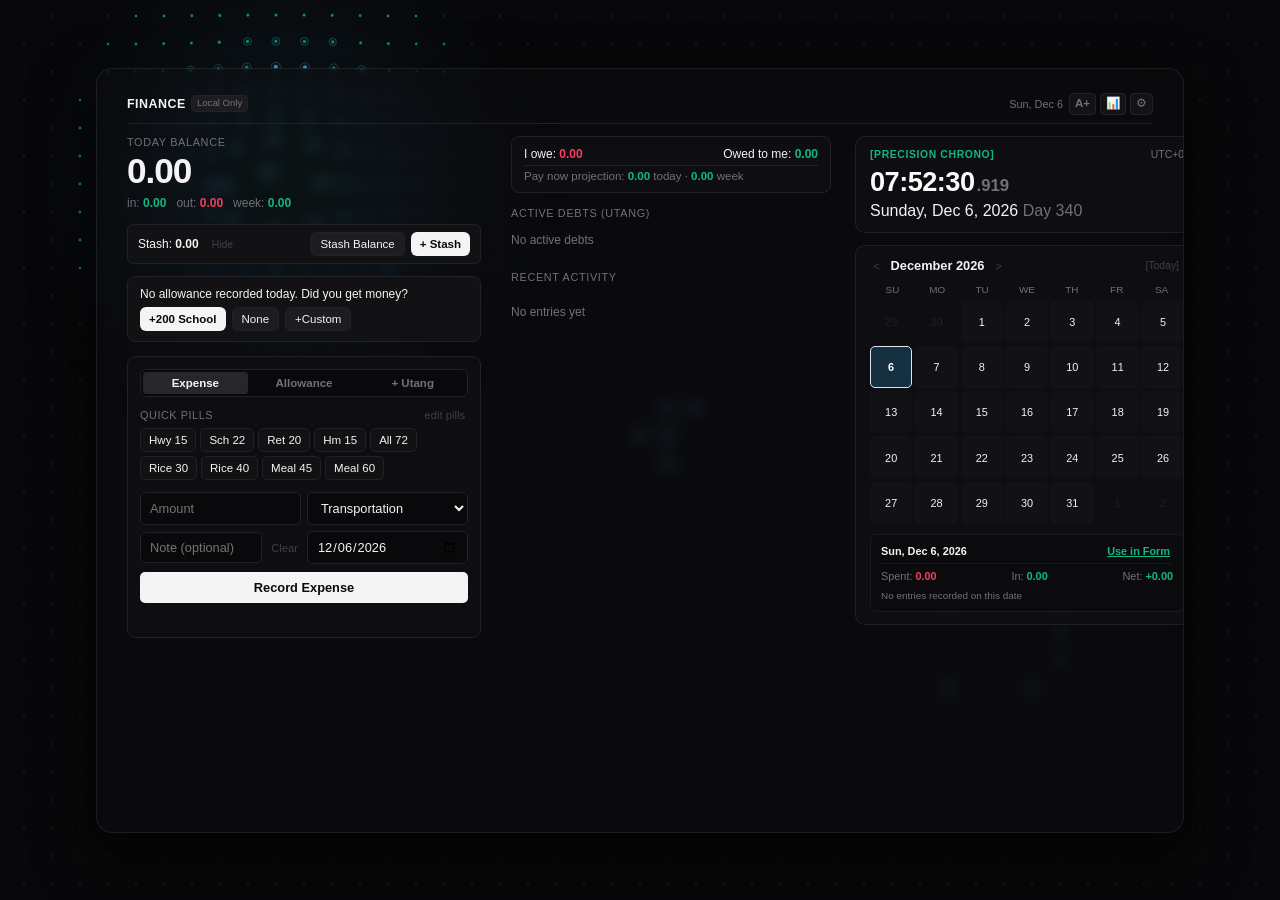
==== docs/index.html @ 7d83bab1 "refactor: extract utang submission to form-utang.js Extract submitUtang and updateUtangAffectCashLab" ====
<!DOCTYPE html>
<html lang="en">
<head>
  <meta charset="UTF-8">
  <meta name="viewport" content="width=device-width, initial-scale=1.0, maximum-scale=1.0, user-scalable=no, viewport-fit=cover">
  <meta name="theme-color" content="#09090b">
  <title>Finance &amp; Utang</title>
  <link rel="icon" type="image/svg+xml" href="icons/icon.svg">
  <link rel="icon" type="image/png" sizes="32x32" href="icons/icon48.png">
  <link rel="icon" type="image/png" sizes="16x16" href="icons/icon16.png">
  <link rel="apple-touch-icon" sizes="128x128" href="icons/icon128.png">
  <link rel="manifest" href="manifest.webmanifest">
  <script>
    if (typeof window !== "undefined" && window.location.protocol !== "chrome-extension:" && window.location.protocol !== "moz-extension:") {
      document.documentElement.classList.add("web-mode");
    }
  </script>
  <link rel="stylesheet" href="styles/app.css?v=0.9.1">
</head>
<body>
  <!-- Fullscreen Interactive Circle Matrix Canvas -->
  <canvas id="bgCanvas"></canvas>

  <div class="app-container">
    <header>
      <div class="brand-row">
        <div class="brand">Finance</div>
        <button id="syncBadge" class="sync-badge mono" title="Sync Status">Local Only</button>
      </div>
      <div class="header-actions">
        <span id="dateLabel" class="mono">--</span>
        <button id="btnToggleFontSize" class="icon-btn" title="Toggle Larger Font Size" style="font-weight:600;">A+</button>
        <button id="btnAnalytics" class="icon-btn" title="Metrics &amp; Missed Days" onclick="openAnalyticsModal()">📊</button>
        <button id="btnOpenTab" class="icon-btn" title="Open in Full Tab">↗</button>
        <button id="btnSettings" class="icon-btn" title="Settings &amp; Google Account" onclick="openSettingsModal()">⚙</button>
      </div>
    </header>

  <div class="dashboard-layout">
    <div class="dashboard-col col-left">
      <!-- Hero Metrics -->
      <div class="hero">
        <div class="hero-label">Today Balance</div>
        <div id="heroBalance" class="hero-val mono">0.00</div>
        <div class="hero-sub mono">
          <span>in: <b id="subIn" style="color:var(--positive)">0.00</b></span>
          <span>out: <b id="subOut" style="color:var(--negative)">0.00</b></span>
          <span>week: <b id="subWeek">0.00</b></span>
        </div>
      </div>

      <!-- Stash Card (Hidden Reserves) -->
      <div class="stash-card">
        <div class="stash-row">
          <div style="display:flex; align-items:center; gap:8px;">
            <span class="mono" style="font-size:0.75rem;">Stash: <b id="stashTotalDisplay">0.00</b></span>
            <button type="button" id="btnToggleStashMask" class="feed-btn" title="Hide/reveal stash" style="padding:1px 5px; font-size:0.65rem;">Hide</button>
          </div>
          <div style="display:flex; gap:6px;">
            <button type="button" id="btnStashRemaining" class="btn-mini" title="Stash today's remaining balance">Stash Balance</button>
            <button type="button" id="btnOpenStashModal" class="btn-mini primary">+ Stash</button>
          </div>
        </div>
        <div id="stashQuickList" class="stash-quick-list" style="display:none;"></div>
      </div>

      <!-- Daily Prompt (if no allowance yet today) -->
      <div id="checkinBox" class="checkin">
        <div class="checkin-msg">No allowance recorded today. Did you get money?</div>
        <div class="checkin-row">
          <button id="btnCheckin200" class="btn-mini primary">+200 School</button>
          <button id="btnCheckinNone" class="btn-mini">None</button>
          <button id="btnCheckinCustom" class="btn-mini">+Custom</button>
        </div>
      </div>

      <!-- Entry Form -->
      <div class="form-wrap">
        <div class="mode-switch">
          <button id="btnExp" class="mode-btn active">Expense</button>
          <button id="btnAllow" class="mode-btn">Allowance</button>
          <button id="btnUtang" class="mode-btn">+ Utang</button>
        </div>

        <!-- Quick Pills with Tooltips -->
        <div class="pills-group">
          <div style="display:flex; justify-content:space-between; align-items:center;">
            <span style="font-size:0.68rem; color:var(--muted); text-transform:uppercase; letter-spacing:0.05em;">Quick Pills</span>
            <button id="btnManagePills" type="button" class="feed-btn">edit pills</button>
          </div>
          <div id="pillsContainer" class="pills-row"></div>
        </div>

        <!-- Expense / Allowance Form -->
        <form id="entryForm">
          <input type="hidden" id="fType" value="Expense">
          <div class="input-grid">
            <input type="number" id="fAmt" step="any" placeholder="Amount" class="mono" required>
            <select id="fCat">
              <option value="Transportation">Transportation</option>
              <option value="Food">Food</option>
              <option value="Allowance">Allowance</option>
              <option value="School">School</option>
              <option value="Personal">Personal</option>
              <option value="Other">Other</option>
            </select>
          </div>
          <div class="input-grid">
            <div style="display:flex; gap:6px; align-items:center;">
            <input type="text" id="fNote" placeholder="Note (optional)" style="flex:1;">
            <button type="button" id="clearFNote" class="feed-btn" title="Clear expense note" aria-label="Clear expense note">Clear</button>
          </div>
            <input type="date" id="fDate" class="mono" required>
          </div>
          <button type="submit" id="submitBtn" class="btn-submit">Record Expense</button>
        </form>

        <!-- Utang Form -->
        <form id="utangForm" style="display:none;">
          <div class="input-grid">
            <input type="text" id="uPerson" placeholder="Person name" required>
            <select id="uDirection">
              <option value="I Owe">I Owe Them (Utang ko)</option>
              <option value="Owed to Me">They Owe Me (Pautang)</option>
            </select>
          </div>
          <div class="input-grid">
            <input type="number" id="uAmt" step="any" placeholder="Amount" class="mono" required>
            <input type="date" id="uDate" class="mono" required>
          </div>
          <input type="text" id="uNote" placeholder="For what? (e.g. Fare, lunch)" style="margin-bottom:6px;">
          <label id="uAffectCashRow" style="display:flex; align-items:center; gap:6px; font-size:0.72rem; color:var(--muted); margin-bottom:8px; cursor:pointer; user-select:none;">
            <input type="checkbox" id="uAffectCash" style="accent-color:var(--text); cursor:pointer;">
            <span id="uAffectCashText">Add to cash balance (borrowed into wallet)</span>
          </label>
          <button type="submit" id="submitUtangBtn" class="btn-submit">Record Utang</button>
        </form>

        <div id="statusMsg" class="status-msg mono"></div>
      </div>
    </div>

    <div class="dashboard-col col-right">
      <!-- Utang Summary & Projection Hero -->
      <div class="utang-hero">
        <div class="utang-hero-row mono">
          <span>I owe: <b id="uIOwe" style="color:var(--negative)">0.00</b></span>
          <span>Owed to me: <b id="uOwedMe" style="color:var(--positive)">0.00</b></span>
        </div>
        <div class="utang-proj mono">
          Pay now projection: <b id="projPayNow">0.00</b> today &middot; <b id="projWeekPay">0.00</b> week
        </div>
      </div>

      <!-- Active Utang -->
      <div class="section-title"><span>Active Debts (Utang)</span></div>
      <div id="utangList" class="feed"><div style="font-size:0.75rem; color:var(--muted); padding:4px 0;">No active debts</div></div>

      <!-- Activity Feed -->
      <div class="section-title">
        <span>Recent Activity</span>
        <span id="activityCount" class="mono" style="font-size:0.68rem; color:var(--muted);"></span>
      </div>
      <div id="feedList" class="feed"><div style="font-size:0.75rem; color:var(--muted); padding:10px 0;">No entries yet</div></div>
    </div>

    <!-- Calendar & Millisecond Clock Column -->
    <div class="dashboard-col col-calendar">
      <!-- Telemetry Chronometer (Down to Milliseconds) -->
      <div class="chrono-card">
        <div class="chrono-top-bar">
          <span class="mono chrono-tag">[PRECISION CHRONO]</span>
          <span class="mono chrono-zone" id="chronoTz">LOCAL</span>
        </div>
        <div class="chrono-display mono">
          <span id="chronoTime" class="chrono-hms">00:00:00</span>
          <span id="chronoMs" class="chrono-ms">.000</span>
        </div>
        <div class="chrono-meta mono">
          <span id="chronoFullDate">Monday, Sep 14, 2026</span>
          <span id="chronoDayYear" style="color:var(--muted);">Day 257</span>
        </div>
      </div>

      <!-- Full Interactive Calendar -->
      <div class="calendar-card">
        <div class="cal-nav">
          <button type="button" id="calPrevBtn" class="feed-btn mono" title="Previous Month">&lt;</button>
          <span id="calMonthYear" class="mono cal-month-title">September 2026</span>
          <button type="button" id="calNextBtn" class="feed-btn mono" title="Next Month">&gt;</button>
          <button type="button" id="calTodayBtn" class="feed-btn mono" style="margin-left:auto; font-size:0.65rem; padding:1px 5px;">[Today]</button>
        </div>

        <div class="cal-weekdays mono">
          <span>Su</span><span>Mo</span><span>Tu</span><span>We</span><span>Th</span><span>Fr</span><span>Sa</span>
        </div>

        <div id="calDaysGrid" class="cal-days-grid mono">
          <!-- Dynamically populated day cells -->
        </div>

        <!-- Day Inspector Detail Bar -->
        <div id="calDayInspector" class="cal-inspector mono">
          <div class="cal-insp-header">
            <span id="calInspDate" style="color:var(--text); font-weight:700;">Sep 14, 2026</span>
            <button type="button" id="calUseDateBtn" class="feed-btn action" style="font-size:0.68rem;">Use in Form</button>
          </div>
          <div class="cal-insp-stats">
            <span>Spent: <b id="calInspSpent" style="color:var(--negative);">0.00</b></span>
            <span>In: <b id="calInspIn" style="color:var(--positive);">0.00</b></span>
            <span>Net: <b id="calInspNet">0.00</b></span>
          </div>
          <div id="calInspTxList" class="cal-insp-txs"></div>
        </div>
      </div>
    </div>
  </div>
  </div> <!-- /.app-container -->

  <!-- Edit Transaction Modal -->
  <div id="editModal" class="modal">
    <div class="modal-box">
      <div class="modal-title">
        <span>Edit Entry</span>
        <button type="button" id="eCloseBtn" class="feed-btn">×</button>
      </div>
      <form id="editForm">
        <input type="hidden" id="eId">
        <div class="input-grid">
          <input type="number" id="eAmt" step="any" class="mono" placeholder="Amount" required>
          <select id="eType">
            <option value="Expense">Expense</option>
            <option value="Allowance">Allowance</option>
          </select>
        </div>
        <div class="input-grid">
          <select id="eCat">
            <option value="Transportation">Transportation</option>
            <option value="Food">Food</option>
            <option value="Allowance">Allowance</option>
            <option value="School">School</option>
            <option value="Personal">Personal</option>
            <option value="Other">Other</option>
          </select>
          <input type="date" id="eDate" class="mono" required>
        </div>
        <input type="text" id="eNote" placeholder="Note (optional)" style="margin-bottom:8px;">
        <div style="display:flex; gap:6px;">
          <button type="button" id="eCancelBtn" class="btn-mini" style="flex:1;">Cancel</button>
          <button type="submit" class="btn-mini primary" style="flex:1;">Save</button>
        </div>
      </form>
    </div>
  </div>

  <!-- Settle Partial / Full Modal -->
  <div id="settleModal" class="modal">
    <div class="modal-box">
      <div class="modal-title">
        <span id="sTitle">Record Payment</span>
        <button type="button" id="sCloseBtn" class="feed-btn">×</button>
      </div>
      <div style="font-size:0.72rem; color:var(--muted); margin-bottom:10px;" id="sMeta"></div>
      <form id="settleForm">
        <input type="hidden" id="sId">
        <div style="display:flex; gap:6px; margin-bottom:8px;">
          <input type="number" id="sAmt" step="any" class="mono" placeholder="Amount" style="flex:1;" required>
          <button type="button" id="sFullBtn" class="btn-mini">Full</button>
        </div>
        <div style="font-size:0.68rem; color:var(--muted); margin-bottom:8px;" id="sImpact"></div>
        <label id="sAffectCashRow" style="display:flex; align-items:center; gap:6px; font-size:0.72rem; color:var(--muted); margin-bottom:12px; cursor:pointer; user-select:none;">
          <input type="checkbox" id="sAffectCash" checked style="accent-color:var(--text); cursor:pointer;">
          <span id="sAffectCashText">Record cash transaction</span>
        </label>
        <div style="display:flex; gap:6px;">
          <button type="button" id="sCancelBtn" class="btn-mini" style="flex:1;">Cancel</button>
          <button type="submit" id="sSubmitBtn" class="btn-mini primary" style="flex:1;">Confirm</button>
        </div>
      </form>
    </div>
  </div>

  <!-- Manage Pills Modal -->
  <div id="pillsModal" class="modal">
    <div class="modal-box">
      <div class="modal-title">
        <span>Manage Quick Pills</span>
        <button type="button" id="pCloseBtn" class="feed-btn">×</button>
      </div>
      <form id="presetForm" style="margin-bottom:12px; border-bottom:1px solid var(--border); padding-bottom:10px;">
        <input type="hidden" id="pId">
        <div class="input-grid">
          <input type="text" id="pLabel" placeholder="Pill Label (e.g. Hwy 15)" required>
          <input type="number" id="pAmt" step="any" placeholder="Amount" class="mono" required>
        </div>
        <div class="input-grid">
          <select id="pCat">
            <option value="Transportation">Transportation</option>
            <option value="Food">Food</option>
            <option value="Allowance">Allowance</option>
            <option value="School">School</option>
            <option value="Personal">Personal</option>
            <option value="Other">Other</option>
          </select>
          <select id="pType">
            <option value="Expense">Expense</option>
            <option value="Allowance">Allowance</option>
          </select>
        </div>
        <input type="text" id="pNote" placeholder="Hover explanation (e.g. Tricycle fare)" style="margin-bottom:6px;">
        <button type="submit" id="pSubmitBtn" class="btn-submit" style="padding:6px;">Save Pill</button>
      </form>
      <div class="pill-tabs">
        <button type="button" class="pill-tab-btn active" data-pill-filter="all">All</button>
        <button type="button" class="pill-tab-btn" data-pill-filter="Expense">Expense</button>
        <button type="button" class="pill-tab-btn" data-pill-filter="Allowance">Allowance</button>
      </div>
      <div id="pillsList" class="feed" style="margin-bottom:0;"></div>
    </div>
  </div>

  <!-- Stash Modal -->
  <div id="stashModal" class="modal">
    <div class="modal-box">
      <div class="modal-title">
        <span>Stash Vault (Hidden Reserves)</span>
        <button type="button" id="stashCloseBtn" class="feed-btn">×</button>
      </div>
      <div style="font-size:0.7rem; color:var(--muted); margin-bottom:10px; line-height:1.4;">
        Stashing removes money from your active daily balance so you don't spend it. When needed, click <b>Add to Finance</b> to return it to today's spendable cash.
      </div>
      <form id="stashForm" style="margin-bottom:12px; border-bottom:1px solid var(--border); padding-bottom:10px;">
        <div class="input-grid">
          <input type="number" id="stashAmt" step="any" placeholder="Amount to stash" class="mono" required>
          <input type="date" id="stashDate" class="mono" required>
        </div>
        <input type="text" id="stashNote" placeholder="For what? (e.g. Weekend reserve, Savings, Emergency)" style="margin-bottom:6px;">
        <div style="display:flex; gap:6px;">
          <button type="button" id="stashCancelBtn" class="btn-mini" style="flex:1;">Cancel</button>
          <button type="submit" id="btnSubmitStash" class="btn-mini primary" style="flex:1;">Save to Stash</button>
        </div>
      </form>
      <div class="section-title"><span>Active Stashes</span></div>
      <div id="stashModalList" class="feed" style="margin-bottom:0; max-height:160px; overflow-y:auto;">
        <div style="font-size:0.75rem; color:var(--muted); padding:4px 0;">No active stashes</div>
      </div>
    </div>
  </div>

  <!-- Grafana-Style Analytics & Metrics Modal -->
  <div id="analyticsModal" class="modal">
    <div class="modal-box grafana-modal" id="grafanaModalBox">
      <div class="modal-title">
        <div style="display:flex; align-items:center; gap:6px;">
          <span class="mono" style="color:var(--positive); font-weight:700;">[METRICS]</span>
          <span>Financial Telemetry &amp; Streak</span>
        </div>
        <div style="display:flex; align-items:center; gap:6px;">
          <button type="button" id="analyticsCloseBtn" class="feed-btn" title="Close (Esc)" style="font-size:1.1rem; padding:0 6px; cursor:pointer;">×</button>
        </div>
      </div>

      <!-- Streak & Summary Banner -->
      <div class="grafana-streak-panel">
        <div class="streak-hero">
          <div class="streak-val mono" id="statStreakCount" style="color:var(--positive)">0d</div>
          <div class="streak-label">Active Streak</div>
        </div>
        <div class="streak-hero">
          <div class="streak-val mono" id="statMissedDaysCount" style="color:var(--negative)">0</div>
          <div class="streak-label">Missed (14d)</div>
        </div>
        <div class="streak-hero">
          <div class="streak-val mono" id="statAvgDailySpend">0.00</div>
          <div class="streak-label">Avg Daily Spend</div>
        </div>
        <div class="streak-hero">
          <div class="streak-val mono" id="statNet14d">0.00</div>
          <div class="streak-label">Net Cash (14d)</div>
        </div>
      </div>

      <!-- Secondary Telemetry Meta Bar -->
      <div class="grafana-meta-bar mono">
        <div><span>Savings Rate:</span> <b id="statSavingsRate" style="color:var(--positive)">0%</b></div>
        <div><span>Projected Runway:</span> <b id="statRunwayDays">--</b></div>
        <div><span>Debt Exposure:</span> <b id="statDebtExposure">0%</b></div>
      </div>

      <!-- Main Telemetry Body (Single Column on Mobile, 2-Column on Desktop) -->
      <div class="grafana-body-grid">
        <!-- Left Column: Interactive Graph & Streak Heatmap -->
        <div class="grafana-body-col">
          <!-- Interactive Financial Canvas Graph -->
          <div class="grafana-panel" style="margin-bottom:10px;">
            <div class="panel-header">
              <span>CUMULATIVE BALANCE &amp; RUNWAY</span>
              <span id="canvasCurPoint" class="mono" style="font-size:0.65rem; color:var(--positive);">interactive</span>
            </div>
            <div style="position:relative; width:100%; height:160px; background:#070709; border:1px solid #1f1f23; border-radius:6px; overflow:hidden;">
              <canvas id="telemetryCanvas" style="width:100%; height:100%; display:block; cursor:crosshair;"></canvas>
              <div id="canvasHudTooltip" style="display:none; position:absolute; pointer-events:none; background:rgba(18,18,21,0.95); border:1px solid #3f3f46; border-radius:4px; padding:4px 8px; font-size:0.68rem; font-family:monospace; color:#f4f4f5; box-shadow:0 6px 18px rgba(0,0,0,0.6); z-index:10; white-space:nowrap;"></div>
            </div>
          </div>

          <!-- Missed Days Heatmap Grid -->
          <div class="grafana-panel">
            <div class="panel-header">
              <span>LOGGING INTEGRITY &amp; MISSED DAYS (LAST 14 DAYS)</span>
              <span id="streakStatusPill" class="mono" style="font-size:0.65rem; color:var(--positive);">100% active</span>
            </div>
            <div id="missedDaysGrid" class="days-grid"></div>
            <div id="missedDaysAlert" style="font-size:0.68rem; color:var(--muted); line-height:1.3; margin-top:4px;"></div>
          </div>
        </div>

        <!-- Right Column: Cash Flow, Category Breakdown & Audit Trail -->
        <div class="grafana-body-col">
          <!-- Cash Flow Trend Chart -->
          <div class="grafana-panel">
            <div class="panel-header">
              <span>DAILY CASH FLOW (LAST 7 DAYS)</span>
              <div style="display:flex; gap:8px; font-size:0.65rem;">
                <span style="color:var(--positive)">■ In</span>
                <span style="color:var(--negative)">■ Out</span>
              </div>
            </div>
            <div id="cashFlowChart" style="margin-top:4px;"></div>
          </div>

          <!-- Category Telemetry Breakdown -->
          <div class="grafana-panel">
            <div class="panel-header">
              <span>EXPENSE SPENDING DISTRIBUTION</span>
              <div style="display:flex; align-items:center; gap:6px;">
                <div style="display:flex; gap:2px;">
                  <button type="button" id="btnCat14d" class="cat-tab-btn active">14d</button>
                  <button type="button" id="btnCatAll" class="cat-tab-btn">All</button>
                </div>
                <span id="catTotalLabel" class="mono" style="font-size:0.65rem; color:var(--negative);"></span>
              </div>
            </div>
            <div id="categoryBreakdownList" class="cat-breakdown-list"></div>
          </div>

          <!-- Audit Trail & Edit Logs -->
          <div class="grafana-panel" style="margin-bottom:0;">
            <div class="panel-header">
              <span>AUDIT TRAIL &amp; EDIT LOGS</span>
              <span id="auditCountLabel" class="mono" style="font-size:0.65rem; color:var(--muted);">0 events</span>
            </div>
            <div id="auditLogList" class="audit-list"></div>
          </div>
        </div>
      </div>
    </div>
  </div>

  <!-- Settings & Google Sync Modal -->
  <div id="settingsModal" class="modal">
    <div class="modal-box">
      <div class="modal-title">
        <span>Storage &amp; Google Sync</span>
        <button type="button" id="cfgCloseBtn" class="feed-btn" onclick="closeSettingsModal()">×</button>
      </div>

      <!-- Google Account Status Card -->
      <div style="background:#09090b; border:1px solid var(--border); border-radius:6px; padding:10px; margin-bottom:12px;">
        <div style="font-size:0.72rem; color:var(--muted); margin-bottom:4px;">Google Account</div>
        <div id="googleUserDisplay" style="font-size:0.8rem; font-weight:600; margin-bottom:8px;">Not connected (Offline Store)</div>
        <div style="display:flex; gap:6px;">
          <button type="button" id="btnGoogleLogin" class="btn-mini primary" style="flex:1;">Connect Google</button>
          <button type="button" id="btnGoogleLogout" class="btn-mini" style="display:none;">Sign Out</button>
        </div>
      </div>

      <!-- Sync Queue & Actions -->
      <div style="display:flex; justify-content:space-between; align-items:center; margin-bottom:12px; padding:0 2px;">
        <span id="queueCountLabel" class="mono" style="font-size:0.7rem; color:var(--muted);">Pending sync: 0</span>
        <div style="display:flex; gap:6px;">
          <button type="button" id="btnPullCloud" class="btn-mini">Pull from Cloud</button>
          <button type="button" id="btnManualSync" class="btn-mini">Sync Now</button>
        </div>
      </div>

      <!-- Financial Rollover Option -->
      <div style="background:#09090b; border:1px solid var(--border); border-radius:6px; padding:8px 10px; margin-bottom:8px; display:flex; align-items:center; justify-content:space-between;">
        <div>
          <div style="font-size:0.75rem; font-weight:600;">Daily Balance Rollover</div>
          <div style="font-size:0.68rem; color:var(--muted);">Carry over unspent balance from yesterday into today</div>
        </div>
        <input type="checkbox" id="cfgRollover" style="cursor:pointer; width:16px; height:16px;">
      </div>

      <!-- Performance & Animation Option -->
      <div style="background:#09090b; border:1px solid var(--border); border-radius:6px; padding:8px 10px; margin-bottom:12px; display:flex; align-items:center; justify-content:space-between;">
        <div>
          <div style="font-size:0.75rem; font-weight:600;">Pause Live Conway Animation</div>
          <div style="font-size:0.68rem; color:var(--muted);">Pause or resume the Conway Game of Life background animation</div>
        </div>
        <input type="checkbox" id="cfgDisableAnimation" style="cursor:pointer; width:16px; height:16px;">
      </div>

      <form id="settingsForm">
        <label style="font-size:0.7rem; color:var(--muted); margin-bottom:2px; display:block;">Extension Redirect URI (Add this to Google Cloud Console)</label>
        <div style="display:flex; gap:6px; margin-bottom:8px;">
          <input type="text" id="cfgRedirectUri" readonly style="font-size:0.68rem; flex:1; background:#18181b; color:#a1a1aa; padding:4px 6px;">
          <button type="button" id="btnCopyRedirectUri" class="btn-mini">Copy</button>
        </div>

        <label style="font-size:0.7rem; color:var(--muted); margin-bottom:2px; display:block;">OAuth 2.0 Client ID (Paste from Google Cloud)</label>
        <input type="text" id="cfgClientId" placeholder="Google Cloud OAuth Client ID" style="margin-bottom:8px;">

        <label style="font-size:0.7rem; color:var(--muted); margin-bottom:2px; display:block;">Google Sheet Link or ID (Optional)</label>
        <input type="text" id="cfgSheet" placeholder="Leave empty to auto-create sheet in Drive" style="margin-bottom:4px;">
        <div style="font-size:0.68rem; color:var(--muted); margin-bottom:12px; line-height:1.3;">
          If left empty, a sheet named "Personal Finance Ledger" is automatically created in your Google Drive on first sync.
        </div>

        <div style="display:flex; gap:6px; margin-bottom:10px;">
          <button type="button" id="cfgCancelBtn" class="btn-mini" style="flex:1;" onclick="closeSettingsModal()">Close</button>
          <button type="submit" class="btn-mini primary" style="flex:1;">Save Settings</button>
        </div>
      </form>

      <!-- System Self-Test & Diagnostic Check -->
      <div style="background:#09090b; border:1px solid var(--border); border-radius:6px; padding:10px; margin-bottom:10px;">
        <div style="display:flex; justify-content:space-between; align-items:center;">
          <div>
            <div style="font-size:0.75rem; font-weight:600;">System Self-Test</div>
            <div style="font-size:0.68rem; color:var(--muted);">Verify math, decimals, vault, debts &amp; sync</div>
          </div>
          <button type="button" id="btnRunDiagnostics" class="btn-mini">Run Test</button>
        </div>
        <div id="diagnosticsOutput" class="mono" style="display:none; font-size:0.66rem; background:#141417; border:1px solid var(--border); border-radius:4px; padding:8px; margin-top:8px; line-height:1.4; max-height:130px; overflow-y:auto;"></div>
      </div>

      <!-- Fresh Account Reset Card -->
      <div style="background:#140c0e; border:1px solid rgba(244,63,94,0.3); border-radius:6px; padding:10px; margin-bottom:12px;">
        <div style="display:flex; justify-content:space-between; align-items:center;">
          <div>
            <div style="font-size:0.75rem; font-weight:600; color:var(--negative);">Clear All Data (Fresh Account)</div>
            <div style="font-size:0.68rem; color:var(--muted);">Wipe all entries, debts, stashes &amp; reset streak</div>
          </div>
          <button type="button" id="btnClearAllData" class="btn-mini" style="background:#271217; border-color:rgba(244,63,94,0.4); color:var(--negative); font-weight:600;">Clear All</button>
        </div>
      </div>

      <div style="border-top:1px solid var(--border); padding-top:8px; display:flex; justify-content:space-between;">
        <button type="button" id="btnExportData" class="feed-btn">Export Local Backup (JSON)</button>
        <button type="button" id="btnClearData" class="feed-btn del">Reset Local Data</button>
      </div>
    </div>
  <!-- Close Window Confirm Dialog (Esc when not in metrics) -->
  <div id="closeConfirmModal" class="modal" style="display:none; z-index:999; background:rgba(8,8,10,0.55); backdrop-filter:blur(6px); -webkit-backdrop-filter:blur(6px);">
    <div class="modal-box" id="closeConfirmBox" style="max-width:340px; text-align:center; padding:18px 20px; background:rgba(18,18,22,0.92); border:1px solid rgba(255,255,255,0.12); border-radius:12px; box-shadow:0 16px 40px rgba(0,0,0,0.8);">
      <div style="font-size:0.85rem; font-weight:700; margin-bottom:6px; color:var(--text);">Close Window?</div>
      <div style="font-size:0.72rem; color:var(--muted); margin-bottom:14px; line-height:1.4;">
        Press <span class="mono" style="color:var(--text); background:#27272a; padding:1px 5px; border-radius:3px;">Esc</span> again to close this window, or click anywhere to dismiss.
      </div>
      <div style="display:flex; gap:8px;">
        <button type="button" id="btnCancelCloseWindow" class="btn-mini" style="flex:1; padding:6px 0;">Cancel</button>
        <button type="button" id="btnConfirmCloseWindow" class="btn-mini primary" style="flex:1; padding:6px 0; background:var(--negative); color:#fff;">Close Window</button>
      </div>
    </div>
  </div>

  <script src="shared/domain.js?v=0.9.1"></script>
  <script src="shared/application.js?v=0.9.1"></script>
  <script src="client/helpers.js?v=0.9.1"></script>
  <script src="client/state.js?v=0.9.1"></script>
  <script src="client/status.js?v=0.9.1"></script>
  <script src="client/canvas-orbs.js?v=0.9.1"></script>
  <script src="client/canvas-background.js?v=0.9.1"></script>
  <script src="client/analytics.js?v=0.9.1"></script>
  <script src="client/calendar.js?v=0.9.1"></script>
  <script src="client/transactions.js?v=0.9.1"></script>
  <script src="client/debts.js?v=0.9.1"></script>
  <script src="client/stashes.js?v=0.9.1"></script>
  <script src="client/presets.js?v=0.9.1"></script>
  <script src="client/sync.js?v=0.9.1"></script>
  <script src="client/event-listeners.js?v=0.9.1"></script>
  <script src="client/form-utang.js?v=0.9.1"></script>
  <script src="client/ui-render.js?v=0.9.1"></script>
  <script src="client/edit-modal.js?v=0.9.1"></script>
  <script src="client/audit.js?v=0.9.1"></script>
  <script src="client/bootstrap.js?v=0.9.1"></script>
  <script src="google_sync.js?v=0.9.1"></script>
  <script src="popup.js?v=0.9.1"></script>
  <script>
    if ("serviceWorker" in navigator && (window.location.protocol === "https:" || window.location.hostname === "localhost")) {
      window.addEventListener("load", () => {
        navigator.serviceWorker.register("./sw.js").catch(err => console.warn("SW register notice:", err));
      });
    }
  </script>
</body>
</html>
---- docs/styles/app.css ----
:root {
      --bg: #09090b;
      --surface: #121215;
      --border: #222226;
      --text: #f4f4f5;
      --muted: #71717a;
      --faint: #3f3f46;
      --positive: #10b981;
      --negative: #f43f5e;
      --accent: #e4e4e7;
    }
    * { box-sizing: border-box; margin: 0; padding: 0; font-family: -apple-system, BlinkMacSystemFont, "Segoe UI", Roboto, "Inter", sans-serif; -webkit-font-smoothing: antialiased; }
    
    /* Sleek scrollbar */
    ::-webkit-scrollbar { width: 6px; height: 6px; }
    ::-webkit-scrollbar-track { background: transparent; }
    ::-webkit-scrollbar-thumb { background: #27272a; border-radius: 3px; }
    ::-webkit-scrollbar-thumb:hover { background: #3f3f46; }

    html { width: 380px; box-sizing: border-box; margin: 0; padding: 0; background: #08080a; }
    body { background: transparent; color: var(--text); padding: 14px; width: 380px; min-width: 380px; max-width: 380px; box-sizing: border-box; max-height: 590px; overflow-x: hidden; overflow-y: auto; margin: 0; position: relative; }

    /* Web & Mobile Standalone Mode (GitHub Pages, Phone, Browser Tab) */
    html.web-mode, body.web-mode {
      width: 100% !important;
      min-width: 0 !important;
      max-width: 100% !important;
      height: auto !important;
      min-height: 100vh !important;
      max-height: none !important;
      overflow-x: hidden !important;
      overflow-y: auto !important;
    }
    body.web-mode {
      display: flex !important;
      flex-direction: column !important;
      align-items: center !important;
      padding: 14px 12px 36px 12px !important;
      background: #08080a !important;
    }
    body.web-mode .app-container {
      width: 100% !important;
      max-width: 440px !important;
      margin: 0 auto !important;
      flex: 1 !important;
    }
    body.web-mode #btnOpenTab {
      display: none !important;
    }
    
    /* Dynamic Background Canvas */
    #bgCanvas {
      position: fixed;
      top: 0;
      left: 0;
      width: 100vw;
      height: 100vh;
      pointer-events: none;
      z-index: 0;
    }

    /* Large Font Accessibility Mode */
    html.font-large {
      font-size: 114%;
    }
    html.font-large body {
      font-size: 1.05em;
    }
    html.font-large .mono {
      letter-spacing: 0.02em;
    }
    html.font-large input,
    html.font-large select,
    html.font-large textarea {
      font-size: 0.88rem;
    }
    html.font-large .hero-val {
      font-size: 2.35rem;
    }
    html.font-large .hero-sub {
      font-size: 0.78rem;
    }
    html.font-large .pill-btn {
      font-size: 0.75rem;
      padding: 5px 9px;
    }
    html.font-large .feed-item {
      font-size: 0.76rem;
    }
    html.font-large .icon-btn {
      font-size: 0.72rem;
      height: 22px;
      min-width: 22px;
    }
    html.font-large .sync-badge {
      font-size: 0.60rem;
    }

    /* App Container */
    .app-container {
      width: 100%;
      position: relative;
      z-index: 1;
    }

    /* Dashboard Layout Containers */
    .dashboard-layout { display: flex; flex-direction: column; width: 100%; }
    .dashboard-col { display: flex; flex-direction: column; width: 100%; }

    /* Centered View for intermediate sizes (500px - 839px) */
    @media (min-width: 500px) and (max-width: 839px) {
      html { width: 100% !important; min-width: 100% !important; max-width: none !important; height: 100%; min-height: 100%; background: #08080a; }
      body { width: 100% !important; min-width: 0 !important; max-width: none !important; min-height: 100vh; margin: 0 !important; padding: 0 !important; background: transparent; border: none; box-shadow: none; max-height: none; overflow-x: hidden; overflow-y: auto; }
      .app-container {
        width: calc(100% - 32px);
        min-width: 360px;
        max-width: 520px;
        margin: 24px auto;
        padding: 16px 20px;
        background: rgba(12, 12, 16, 0.50);
        backdrop-filter: blur(8px);
        -webkit-backdrop-filter: blur(8px);
        border: 1px solid rgba(255, 255, 255, 0.08);
        border-radius: 12px;
        box-shadow: 0 12px 36px rgba(0,0,0,0.6);
        box-sizing: border-box;
      }
    }

    /* Desktop Full Tab Dashboard (>= 840px) */
    @media (min-width: 840px) {
      html { width: 100% !important; min-width: 100% !important; max-width: none !important; height: 100%; min-height: 100%; background: #08080a; }
      body {
        width: 100% !important;
        min-width: 0 !important;
        max-width: none !important;
        height: 100vh !important;
        min-height: 100vh !important;
        max-height: 100vh !important;
        margin: 0 !important;
        padding: 0 !important;
        background: transparent;
        border: none;
        box-shadow: none;
        overflow: hidden;
        display: flex;
        align-items: center;
        justify-content: center;
        box-sizing: border-box;
      }
      .app-container {
        width: 85vw !important;
        max-width: 85vw !important;
        min-width: 85vw !important;
        height: 85vh !important;
        min-height: 85vh !important;
        max-height: 85vh !important;
        margin: auto !important;
        padding: 24px 30px;
        background: rgba(12, 12, 16, 0.50);
        backdrop-filter: blur(8px);
        -webkit-backdrop-filter: blur(8px);
        border: 1px solid rgba(255, 255, 255, 0.08);
        border-radius: 16px;
        box-shadow: 0 24px 60px rgba(0,0,0,0.75);
        box-sizing: border-box;
        display: flex;
        flex-direction: column;
        overflow: hidden;
      }
      #btnOpenTab { display: none; }
      header { margin-bottom: 16px; padding-bottom: 12px; flex-shrink: 0; }
      .brand { font-size: 0.95rem; }
      .dashboard-layout {
        display: grid;
        grid-template-columns: 360px minmax(320px, 1fr) 350px;
        gap: 24px;
        align-items: stretch;
        width: 100%;
        flex: 1;
        min-height: 0;
      }
      .col-left {
        min-width: 0;
        overflow-y: auto;
        padding-right: 6px;
        display: flex;
        flex-direction: column;
      }
      .col-right {
        min-width: 0;
        display: flex;
        flex-direction: column;
        min-height: 0;
      }
      .col-calendar {
        min-width: 0;
        overflow-y: auto;
        padding-right: 6px;
        display: flex;
        flex-direction: column;
      }
      #feedList {
        flex: 1;
        min-height: 180px;
        max-height: none;
        overflow-y: auto;
        padding-right: 4px;
      }
      #utangList {
        max-height: 180px;
        overflow-y: auto;
        padding-right: 4px;
      }
    }
    @media (min-width: 840px) and (max-width: 1140px) {
      .dashboard-layout {
        grid-template-columns: 340px minmax(0, 1fr) !important;
        gap: 18px !important;
      }
      .col-calendar {
        grid-column: 1 / -1;
      }
    }
    header {
      display: flex !important;
      justify-content: space-between !important;
      align-items: center !important;
      flex-wrap: nowrap !important;
      gap: 6px !important;
      margin-bottom: 12px;
      padding-bottom: 8px;
      border-bottom: 1px solid var(--border);
      width: 100%;
      box-sizing: border-box;
    }
    .brand-row {
      display: flex;
      align-items: center;
      gap: 5px;
      flex-shrink: 0;
      white-space: nowrap;
    }
    .brand {
      font-size: 0.78rem;
      font-weight: 700;
      letter-spacing: 0.04em;
      text-transform: uppercase;
      color: var(--text);
    }
    .sync-badge {
      font-size: 0.60rem;
      padding: 1px 5px;
      border-radius: 4px;
      background: #1c1c21;
      border: 1px solid var(--border);
      color: var(--muted);
      cursor: pointer;
      text-decoration: none;
      white-space: nowrap;
      line-height: 1.3;
    }
    .sync-badge.synced { color: var(--positive); border-color: rgba(16, 185, 129, 0.2); }
    .sync-badge.pending { color: #f59e0b; border-color: rgba(245, 158, 11, 0.2); }
    .sync-badge.syncing { color: var(--accent); }

    .header-actions {
      display: flex;
      align-items: center;
      gap: 4px;
      flex-wrap: nowrap !important;
      flex-shrink: 0;
    }
    .header-actions #dateLabel {
      font-size: 0.68rem;
      color: var(--muted);
      white-space: nowrap;
      margin-right: 2px;
    }
    .icon-btn {
      background: rgba(28, 28, 33, 0.5);
      border: 1px solid var(--border);
      border-radius: 4px;
      color: var(--muted);
      cursor: pointer;
      padding: 0 5px;
      height: 22px;
      min-width: 22px;
      font-size: 0.72rem;
      line-height: 1;
      display: inline-flex;
      align-items: center;
      justify-content: center;
      flex-shrink: 0;
      user-select: none;
    }
    .icon-btn:hover { color: var(--text); border-color: #3f3f46; background: #27272a; }

    @media (max-width: 480px) {
      header {
        gap: 4px !important;
        padding-bottom: 6px !important;
      }
      .brand {
        font-size: 0.74rem !important;
      }
      .sync-badge {
        font-size: 0.56rem !important;
        padding: 1px 4px !important;
      }
      .header-actions {
        gap: 3px !important;
      }
      .header-actions #dateLabel {
        font-size: 0.63rem !important;
      }
      .icon-btn {
        height: 20px !important;
        min-width: 20px !important;
        padding: 0 3px !important;
        font-size: 0.68rem !important;
      }
      .input-grid {
        grid-template-columns: 1fr !important;
      }
    }

    .hero { margin-bottom: 14px; }
    .hero-label { font-size: 0.68rem; text-transform: uppercase; letter-spacing: 0.06em; color: var(--muted); margin-bottom: 4px; }
    .hero-val { font-size: 2.2rem; font-weight: 700; letter-spacing: -0.03em; line-height: 1.1; margin-bottom: 6px; }
    .hero-sub { font-size: 0.75rem; color: var(--muted); display: flex; gap: 10px; flex-wrap: wrap; }
    .hero-sub span b { font-weight: 600; }

    .utang-hero { background: rgba(18, 18, 23, 0.50); border: 1px solid var(--border); border-radius: 8px; padding: 10px 12px; margin-bottom: 14px; font-size: 0.75rem; backdrop-filter: blur(6px); -webkit-backdrop-filter: blur(6px); }
    .utang-hero-row { display: flex; justify-content: space-between; align-items: center; flex-wrap: wrap; gap: 4px; margin-bottom: 4px; }
    .utang-proj { font-size: 0.72rem; color: var(--muted); border-top: 1px solid var(--border); padding-top: 4px; margin-top: 4px; }
    .utang-proj b { color: var(--text); }

    .checkin { background: var(--surface); border: 1px solid var(--border); border-radius: 8px; padding: 10px 12px; margin-bottom: 14px; display: none; }
    .checkin-msg { font-size: 0.75rem; color: var(--text); margin-bottom: 6px; }
    .checkin-row { display: flex; gap: 6px; flex-wrap: wrap; }
    .btn-mini { background: #1c1c21; border: 1px solid var(--border); color: var(--text); padding: 5px 9px; border-radius: 6px; font-size: 0.72rem; cursor: pointer; font-weight: 500; }
    .btn-mini:hover { background: #27272a; }
    .btn-mini.primary { background: var(--text); color: var(--bg); border: none; font-weight: 600; }

    .section-title { font-size: 0.68rem; text-transform: uppercase; letter-spacing: 0.06em; color: var(--muted); margin-bottom: 8px; display: flex; justify-content: space-between; align-items: center; }

    .pills-group { display: flex; flex-direction: column; gap: 5px; margin-bottom: 12px; }
    .pills-row { display: flex; gap: 4px; flex-wrap: wrap; max-width: 100%; }
    .pill { background: var(--surface); border: 1px solid var(--border); color: var(--text); padding: 5px 8px; border-radius: 5px; font-size: 0.72rem; cursor: pointer; max-width: 100%; overflow: hidden; text-overflow: ellipsis; white-space: nowrap; }
    .pill:hover { border-color: var(--faint); }
    .pill:active { background: #27272a; }

    .form-wrap { background: rgba(18, 18, 23, 0.50); border: 1px solid var(--border); border-radius: 8px; padding: 12px; margin-bottom: 18px; backdrop-filter: blur(6px); -webkit-backdrop-filter: blur(6px); }
    .mode-switch { display: flex; gap: 4px; background: #09090b; padding: 2px; border-radius: 6px; margin-bottom: 10px; border: 1px solid var(--border); }
    .mode-btn { flex: 1; border: none; background: none; color: var(--muted); font-size: 0.72rem; font-weight: 600; padding: 5px 0; border-radius: 4px; cursor: pointer; text-align: center; }
    .mode-btn.active { background: #27272a; color: var(--text); }

    .input-grid { display: grid; grid-template-columns: repeat(auto-fit, minmax(130px, 1fr)); gap: 6px; margin-bottom: 6px; }
    input, select { width: 100%; min-width: 0; background: #09090b; border: 1px solid var(--border); color: var(--text); padding: 7px 9px; border-radius: 5px; font-size: 0.8rem; box-sizing: border-box; }
    input:focus, select:focus { outline: none; border-color: var(--muted); }
    .btn-submit { width: 100%; background: var(--text); color: var(--bg); border: none; padding: 8px; border-radius: 5px; font-weight: 600; font-size: 0.8rem; cursor: pointer; margin-top: 2px; }
    .btn-submit:hover { opacity: 0.9; }

    .status-msg { font-size: 0.72rem; margin-top: 4px; text-align: center; min-height: 18px; line-height: 18px; padding: 2px 4px; visibility: hidden; display: block; }
    .status-msg.error { color: var(--negative); visibility: visible; }
    .status-msg.success { color: var(--positive); visibility: visible; }

    .feed { display: flex; flex-direction: column; margin-bottom: 18px; }
    .feed-item { display: flex; justify-content: space-between; align-items: center; padding: 7px 0; border-bottom: 1px solid #18181b; font-size: 0.78rem; gap: 6px; }
    .feed-item:last-child { border-bottom: none; }
    .feed-left { display: flex; flex-direction: column; gap: 2px; min-width: 0; flex: 1; overflow: hidden; }
    .feed-cat { font-weight: 500; color: var(--text); overflow: hidden; text-overflow: ellipsis; white-space: nowrap; }
    .feed-meta { font-size: 0.68rem; color: var(--muted); }
    .feed-right { text-align: right; display: flex; align-items: center; gap: 8px; flex-shrink: 0; }
    .feed-amt { font-weight: 600; font-size: 0.82rem; }
    .feed-amt.pos { color: var(--positive); }
    .feed-amt.neg { color: var(--negative); }
    .feed-btn { background: none; border: none; color: var(--faint); font-size: 0.7rem; cursor: pointer; padding: 2px 3px; }
    .feed-btn:hover { color: var(--text); }
    .feed-btn.del:hover { color: var(--negative); }
    .feed-btn.action { color: var(--positive); text-decoration: underline; font-weight: 600; }

    /* Modal */
    .modal { display: none; position: fixed; inset: 0; background: rgba(0,0,0,0.85); z-index: 100; align-items: center; justify-content: center; padding: 14px; }
    .modal-box { background: var(--surface); border: 1px solid var(--border); border-radius: 8px; width: 100%; max-width: 340px; padding: 14px; max-height: 90vh; overflow-y: auto; }
    .modal-title { font-size: 0.8rem; font-weight: 600; margin-bottom: 10px; color: var(--text); display: flex; justify-content: space-between; align-items: center; }

    /* Stash Card */
    .stash-card { background: var(--surface); border: 1px solid var(--border); border-radius: 6px; padding: 7px 10px; margin-bottom: 12px; }
    .stash-row { display: flex; justify-content: space-between; align-items: center; }
    .stash-quick-list { margin-top: 6px; border-top: 1px solid var(--border); padding-top: 6px; display: flex; flex-direction: column; gap: 4px; }
    .stash-item { display: flex; justify-content: space-between; align-items: center; font-size: 0.72rem; background: #09090b; padding: 4px 8px; border: 1px solid var(--border); border-radius: 4px; }

    /* Empty Pills Hint */
    .empty-pills-hint { font-size: 0.72rem; color: var(--muted); border: 1px dashed var(--border); border-radius: 6px; padding: 8px 10px; width: 100%; cursor: pointer; line-height: 1.4; box-sizing: border-box; }
    .empty-pills-hint:hover { border-color: var(--faint); color: var(--text); }

    /* Pill Filter Tabs */
    .pill-tabs { display: flex; gap: 4px; margin-bottom: 8px; }
    .pill-tab-btn { background: #18181b; border: 1px solid var(--border); color: var(--muted); padding: 3px 8px; border-radius: 4px; font-size: 0.7rem; cursor: pointer; }
    .pill-tab-btn.active { background: var(--text); color: var(--bg); font-weight: 600; border-color: var(--text); }
    .cat-tab-btn { background: #18181b; border: 1px solid var(--border); color: var(--muted); padding: 1px 6px; border-radius: 4px; font-size: 0.62rem; cursor: pointer; }
    .cat-tab-btn.active { background: var(--text); color: var(--bg); font-weight: 600; border-color: var(--text); }

    /* Analytics Semi-Fullscreen Window */
    #analyticsModal {
      display: none;
      position: fixed;
      inset: 0;
      width: 100vw;
      height: 100vh;
      background: rgba(8, 8, 10, 0.45) !important;
      backdrop-filter: blur(4px) !important;
      -webkit-backdrop-filter: blur(4px) !important;
      z-index: 500;
      padding: 0;
      margin: 0;
      overflow-y: auto;
      align-items: center;
      justify-content: center;
      box-sizing: border-box;
    }
    /* Metrics Auto-Expand in extension popup */
    body.metrics-expanded .app-container {
      display: none !important;
    }
    html.metrics-expanded, body.metrics-expanded {
      width: 780px !important;
      min-width: 780px !important;
      max-width: 780px !important;
      height: 600px !important;
      min-height: 600px !important;
      max-height: 600px !important;
      padding: 0 !important;
      margin: 0 !important;
      overflow: hidden !important;
    }

    #grafanaModalBox {
      width: 100%;
      height: 100%;
      max-width: 100%;
      max-height: 100%;
      border: none;
      border-radius: 0;
      padding: 12px 14px;
      overflow-y: auto;
      overflow-x: hidden;
      background: transparent;
      box-sizing: border-box;
      position: relative;
      z-index: 1;
    }
    @media (min-width: 700px) {
      .grafana-body-grid {
        display: grid !important;
        grid-template-columns: 1.18fr 0.82fr !important;
        gap: 14px !important;
        align-items: start !important;
      }
      .grafana-streak-panel {
        grid-template-columns: repeat(4, 1fr) !important;
      }
    }
    @media (min-width: 840px) {
      #analyticsModal {
        width: 100vw !important;
        height: 100vh !important;
        padding: 0 !important;
        margin: 0 !important;
        display: none;
        align-items: center !important;
        justify-content: center !important;
        box-sizing: border-box !important;
      }
      html.metrics-expanded, body.metrics-expanded {
        width: 100% !important;
        min-width: 100% !important;
        max-width: none !important;
        height: 100vh !important;
        min-height: 100vh !important;
        max-height: 100vh !important;
        margin: 0 !important;
        padding: 0 !important;
        border: none !important;
        border-radius: 0 !important;
        box-shadow: none !important;
        display: flex !important;
        align-items: center !important;
        justify-content: center !important;
        overflow: hidden !important;
      }
      #grafanaModalBox {
        width: 85vw !important;
        max-width: 85vw !important;
        min-width: 85vw !important;
        height: 85vh !important;
        min-height: 85vh !important;
        max-height: 85vh !important;
        background: rgba(12, 12, 16, 0.50) !important;
        backdrop-filter: blur(8px);
        -webkit-backdrop-filter: blur(8px);
        border: 1px solid rgba(255, 255, 255, 0.09) !important;
        border-radius: 16px !important;
        box-shadow: 0 24px 60px rgba(0, 0, 0, 0.8) !important;
        padding: 24px 30px !important;
        overflow-y: auto !important;
        margin: auto !important;
        box-sizing: border-box !important;
        display: flex !important;
        flex-direction: column !important;
      }
      .grafana-body-grid {
        display: grid !important;
        grid-template-columns: 1.15fr 0.85fr !important;
        gap: 20px !important;
        align-items: start !important;
        flex: 1 !important;
      }
    }
    .grafana-streak-panel, .grafana-panel, .grafana-meta-bar {
      background: rgba(18, 18, 22, 0.50) !important;
      backdrop-filter: blur(8px);
      -webkit-backdrop-filter: blur(8px);
      border: 1px solid rgba(255, 255, 255, 0.08) !important;
    }
    .streak-hero {
      background: rgba(12, 12, 15, 0.50) !important;
      border: 1px solid rgba(255, 255, 255, 0.06) !important;
    }

    /* Grafana Style Metrics */
    .grafana-streak-panel { display: grid; grid-template-columns: repeat(4, 1fr); gap: 6px; margin-bottom: 8px; }
    @media (max-width: 440px) {
      .grafana-streak-panel { grid-template-columns: repeat(2, 1fr); }
    }
    .streak-hero { border-radius: 6px; padding: 8px 6px; text-align: center; }
    .streak-val { font-size: 1.05rem; font-weight: 700; }
    .streak-label { font-size: 0.6rem; color: var(--muted); text-transform: uppercase; letter-spacing: 0.04em; margin-top: 2px; }

    /* Secondary Meta Bar */
    .grafana-meta-bar { display: flex; justify-content: space-between; align-items: center; flex-wrap: wrap; gap: 8px; font-size: 0.68rem; border-radius: 6px; padding: 6px 10px; margin-bottom: 10px; color: var(--muted); }
    .grafana-meta-bar b { color: var(--text); }

    .grafana-panel { border-radius: 6px; padding: 10px; margin-bottom: 10px; }
    .panel-header { font-size: 0.65rem; font-weight: 700; letter-spacing: 0.06em; color: var(--muted); text-transform: uppercase; margin-bottom: 8px; display: flex; justify-content: space-between; align-items: center; }

    /* Grafana Body Layout */
    .grafana-body-grid { display: flex; flex-direction: column; gap: 10px; }
    .grafana-body-col { display: flex; flex-direction: column; width: 100%; min-width: 0; }

    /* Missed Days Grid */
    .days-grid { display: grid; grid-template-columns: repeat(7, 1fr); gap: 4px; margin-bottom: 6px; }
    .day-cell { border: 1px solid var(--border); border-radius: 4px; padding: 4px 2px; text-align: center; font-size: 0.62rem; background: #09090b; }
    .day-cell.active-day { border-color: var(--positive); background: rgba(34, 197, 94, 0.1); color: var(--positive); }
    .day-cell.missed-day { border-color: var(--negative); background: rgba(239, 68, 68, 0.15); color: var(--negative); font-weight: 600; }
    .day-cell.untracked-day { border-color: #1f1f23; color: #52525b; opacity: 0.45; }
    .day-cell.today-cell { outline: 1px solid var(--text); font-weight: 700; }

    /* Charts & Breakdown */
    .chart-svg { width: 100%; height: 90px; }
    .cat-bar-wrap { margin-bottom: 6px; }
    .cat-bar-header { display: flex; justify-content: space-between; font-size: 0.68rem; margin-bottom: 2px; }
    .cat-bar-track { width: 100%; height: 6px; background: #27272a; border-radius: 3px; overflow: hidden; }
    .cat-bar-fill { height: 100%; border-radius: 3px; transition: width 0.2s ease; }
    .audit-list { max-height: 140px; overflow-y: auto; font-size: 0.68rem; display: flex; flex-direction: column; gap: 4px; }
    .audit-entry { background: #09090b; border: 1px solid #1f1f23; border-radius: 4px; padding: 4px 6px; display: flex; justify-content: space-between; }

    /* Telemetry Chronometer (Clock to Milliseconds) */
    .chrono-card {
      background: rgba(18, 18, 23, 0.50);
      backdrop-filter: blur(6px);
      -webkit-backdrop-filter: blur(6px);
      border: 1px solid rgba(255, 255, 255, 0.08);
      border-radius: 10px;
      padding: 12px 14px;
      margin-bottom: 12px;
    }
    .chrono-top-bar {
      display: flex;
      justify-content: space-between;
      align-items: center;
      font-size: 0.65rem;
      margin-bottom: 6px;
    }
    .chrono-tag { color: var(--positive); font-weight: 700; letter-spacing: 0.06em; }
    .chrono-zone { color: var(--muted); }
    .chrono-display {
      display: flex;
      align-items: baseline;
      justify-content: flex-start;
      margin-bottom: 4px;
    }
    .chrono-hms {
      font-size: 1.7rem;
      font-weight: 700;
      letter-spacing: -0.02em;
      color: #fafafa;
    }
    .chrono-ms {
      font-size: 1.05rem;
      font-weight: 600;
      color: var(--muted);
      margin-left: 2px;
    }
    .chrono-sub {
      display: flex;
      justify-content: space-between;
      font-size: 0.62rem;
      color: var(--muted);
      border-top: 1px solid rgba(255, 255, 255, 0.06);
      padding-top: 6px;
      margin-top: 4px;
    }

    /* Full Monthly Calendar */
    .calendar-card {
      background: rgba(18, 18, 23, 0.50);
      backdrop-filter: blur(6px);
      -webkit-backdrop-filter: blur(6px);
      border: 1px solid rgba(255, 255, 255, 0.08);
      border-radius: 10px;
      padding: 12px 14px;
    }
    .cal-nav {
      display: flex;
      align-items: center;
      gap: 8px;
      margin-bottom: 10px;
    }
    .cal-month-title {
      font-size: 0.8rem;
      font-weight: 700;
      color: var(--text);
    }
    .cal-weekdays {
      display: grid;
      grid-template-columns: repeat(7, 1fr);
      text-align: center;
      font-size: 0.62rem;
      color: var(--muted);
      text-transform: uppercase;
      margin-bottom: 6px;
    }
    .cal-days-grid {
      display: grid;
      grid-template-columns: repeat(7, 1fr);
      gap: 3px;
      margin-bottom: 10px;
    }
    .cal-day-cell {
      aspect-ratio: 1;
      display: flex;
      flex-direction: column;
      align-items: center;
      justify-content: center;
      font-size: 0.68rem;
      border-radius: 5px;
      cursor: pointer;
      position: relative;
      background: rgba(24, 24, 28, 0.5);
      border: 1px solid transparent;
      transition: all 0.15s ease;
      user-select: none;
    }
    .cal-day-cell:hover {
      background: rgba(39, 39, 42, 0.8);
      border-color: rgba(255, 255, 255, 0.15);
    }
    .cal-day-cell.other-month {
      color: #3f3f46;
      opacity: 0.35;
      background: transparent;
    }
    .cal-day-cell.is-today {
      border-color: var(--positive);
      color: var(--positive);
      font-weight: 700;
      background: rgba(16, 185, 129, 0.1);
    }
    .cal-day-cell.is-selected {
      background: rgba(56, 189, 248, 0.2) !important;
      border-color: var(--accent) !important;
      color: #fff !important;
      font-weight: 700;
    }
    .cal-dot-row {
      display: flex;
      gap: 2px;
      position: absolute;
      bottom: 2px;
    }
    .cal-dot {
      width: 3.5px;
      height: 3.5px;
      border-radius: 50%;
    }
    .cal-dot.exp { background: var(--negative); }
    .cal-dot.inc { background: var(--positive); }
    .cal-dot.both { background: #f59e0b; }

    /* Day Inspector */
    .cal-inspector {
      background: rgba(12, 12, 15, 0.7);
      border: 1px solid rgba(255, 255, 255, 0.06);
      border-radius: 6px;
      padding: 8px 10px;
      font-size: 0.68rem;
    }
    .cal-insp-header {
      display: flex;
      justify-content: space-between;
      align-items: center;
      margin-bottom: 6px;
      border-bottom: 1px solid rgba(255, 255, 255, 0.05);
      padding-bottom: 4px;
    }
    .cal-insp-stats {
      display: flex;
      justify-content: space-between;
      color: var(--muted);
      gap: 6px;
    }
    .cal-insp-txs {
      margin-top: 6px;
      max-height: 80px;
      overflow-y: auto;
      display: flex;
      flex-direction: column;
      gap: 3px;
    }
    .cal-tx-mini {
      display: flex;
      justify-content: space-between;
      padding: 2px 4px;
      background: rgba(24, 24, 28, 0.6);
      border-radius: 3px;
      font-size: 0.62rem;
    }
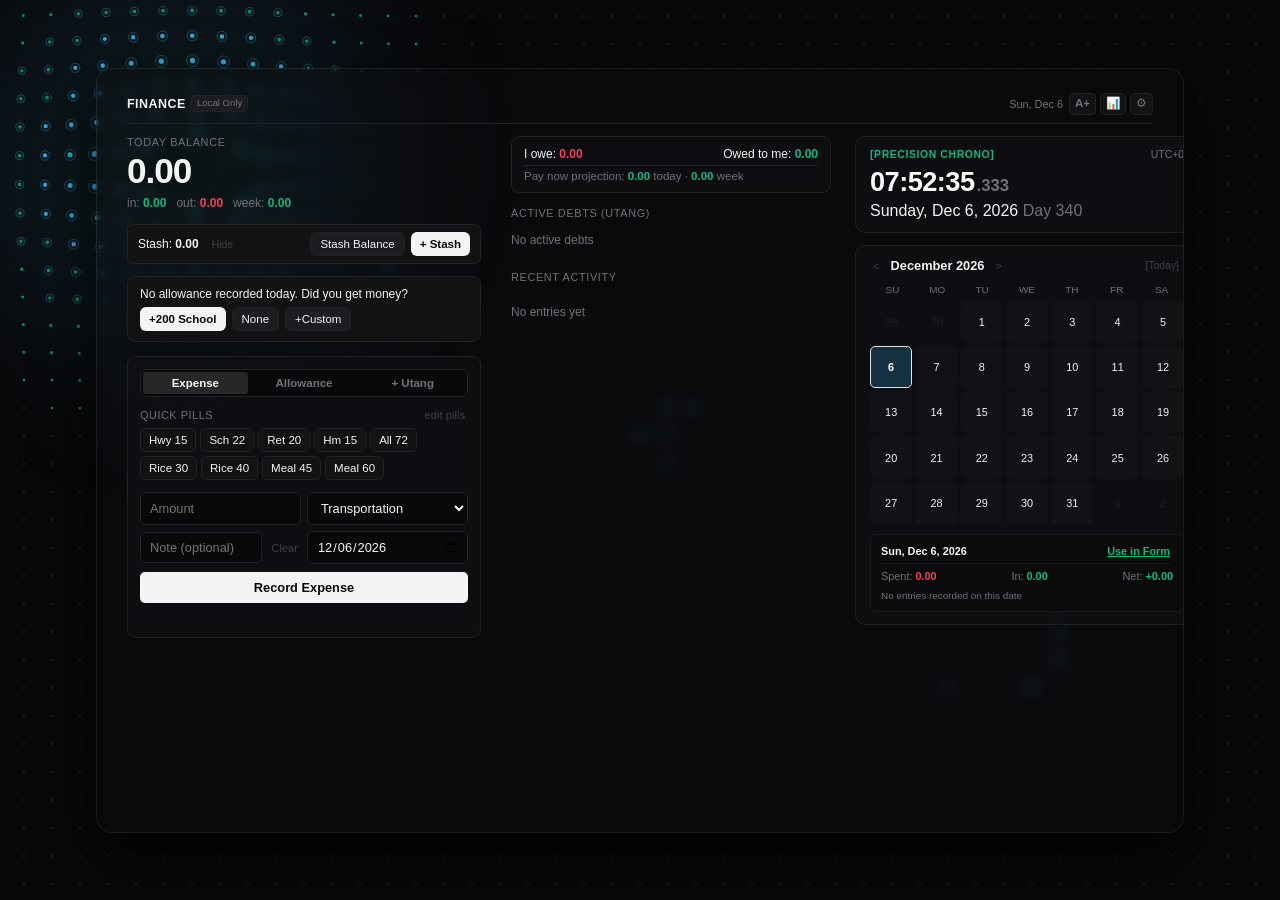
==== commit 3c8a189a: "refactor: extract Conway's Game of Life into canvas-gol.js Extract cellular automaton grid, spawnGol" ====
--- a/docs/index.html
+++ b/docs/index.html
@@ -571,6 +571,7 @@
   <script src="client/state.js?v=0.9.1"></script>
   <script src="client/status.js?v=0.9.1"></script>
   <script src="client/canvas-orbs.js?v=0.9.1"></script>
+  <script src="client/canvas-gol.js?v=0.9.1"></script>
   <script src="client/canvas-background.js?v=0.9.1"></script>
   <script src="client/analytics.js?v=0.9.1"></script>
   <script src="client/calendar.js?v=0.9.1"></script>
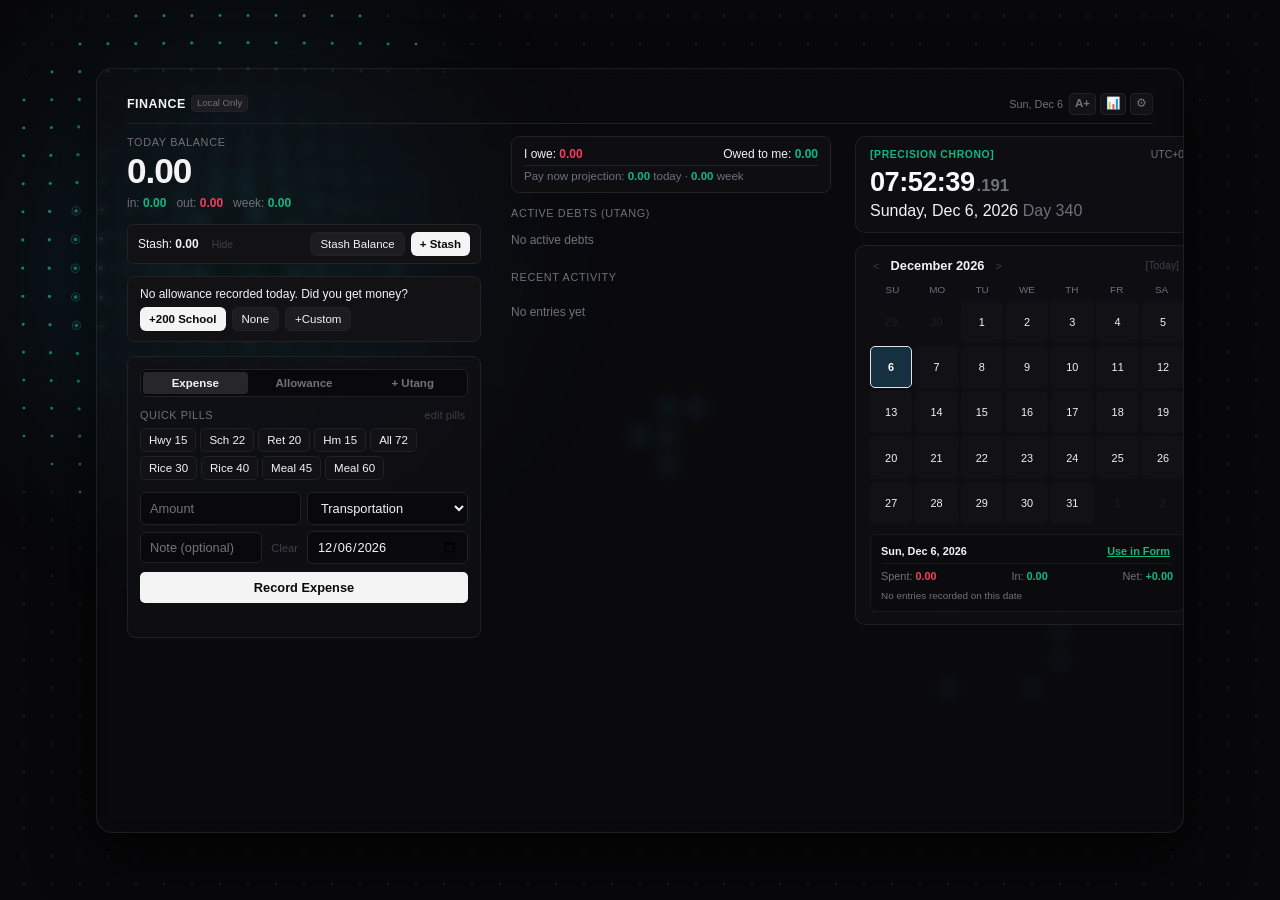
==== commit 48249850: "fix: resolve duplicate events, form submissions, and reset state - Remove redundant document keydown" ====
--- a/docs/index.html
+++ b/docs/index.html
@@ -30,9 +30,9 @@
       <div class="header-actions">
         <span id="dateLabel" class="mono">--</span>
         <button id="btnToggleFontSize" class="icon-btn" title="Toggle Larger Font Size" style="font-weight:600;">A+</button>
-        <button id="btnAnalytics" class="icon-btn" title="Metrics &amp; Missed Days" onclick="openAnalyticsModal()">📊</button>
+        <button id="btnAnalytics" class="icon-btn" title="Metrics &amp; Missed Days">📊</button>
         <button id="btnOpenTab" class="icon-btn" title="Open in Full Tab">↗</button>
-        <button id="btnSettings" class="icon-btn" title="Settings &amp; Google Account" onclick="openSettingsModal()">⚙</button>
+        <button id="btnSettings" class="icon-btn" title="Settings &amp; Google Account">⚙</button>
       </div>
     </header>
 
@@ -461,7 +461,7 @@
     <div class="modal-box">
       <div class="modal-title">
         <span>Storage &amp; Google Sync</span>
-        <button type="button" id="cfgCloseBtn" class="feed-btn" onclick="closeSettingsModal()">×</button>
+        <button type="button" id="cfgCloseBtn" class="feed-btn">×</button>
       </div>
 
       <!-- Google Account Status Card -->
@@ -518,7 +518,7 @@
         </div>
 
         <div style="display:flex; gap:6px; margin-bottom:10px;">
-          <button type="button" id="cfgCancelBtn" class="btn-mini" style="flex:1;" onclick="closeSettingsModal()">Close</button>
+          <button type="button" id="cfgCancelBtn" class="btn-mini" style="flex:1;">Close</button>
           <button type="submit" class="btn-mini primary" style="flex:1;">Save Settings</button>
         </div>
       </form>
@@ -585,8 +585,8 @@
   <script src="client/ui-render.js?v=0.9.1"></script>
   <script src="client/edit-modal.js?v=0.9.1"></script>
   <script src="client/audit.js?v=0.9.1"></script>
+  <script src="google_sync.js?v=0.9.1"></script>
   <script src="client/bootstrap.js?v=0.9.1"></script>
-  <script src="google_sync.js?v=0.9.1"></script>
   <script src="popup.js?v=0.9.1"></script>
   <script>
     if ("serviceWorker" in navigator && (window.location.protocol === "https:" || window.location.hostname === "localhost")) {
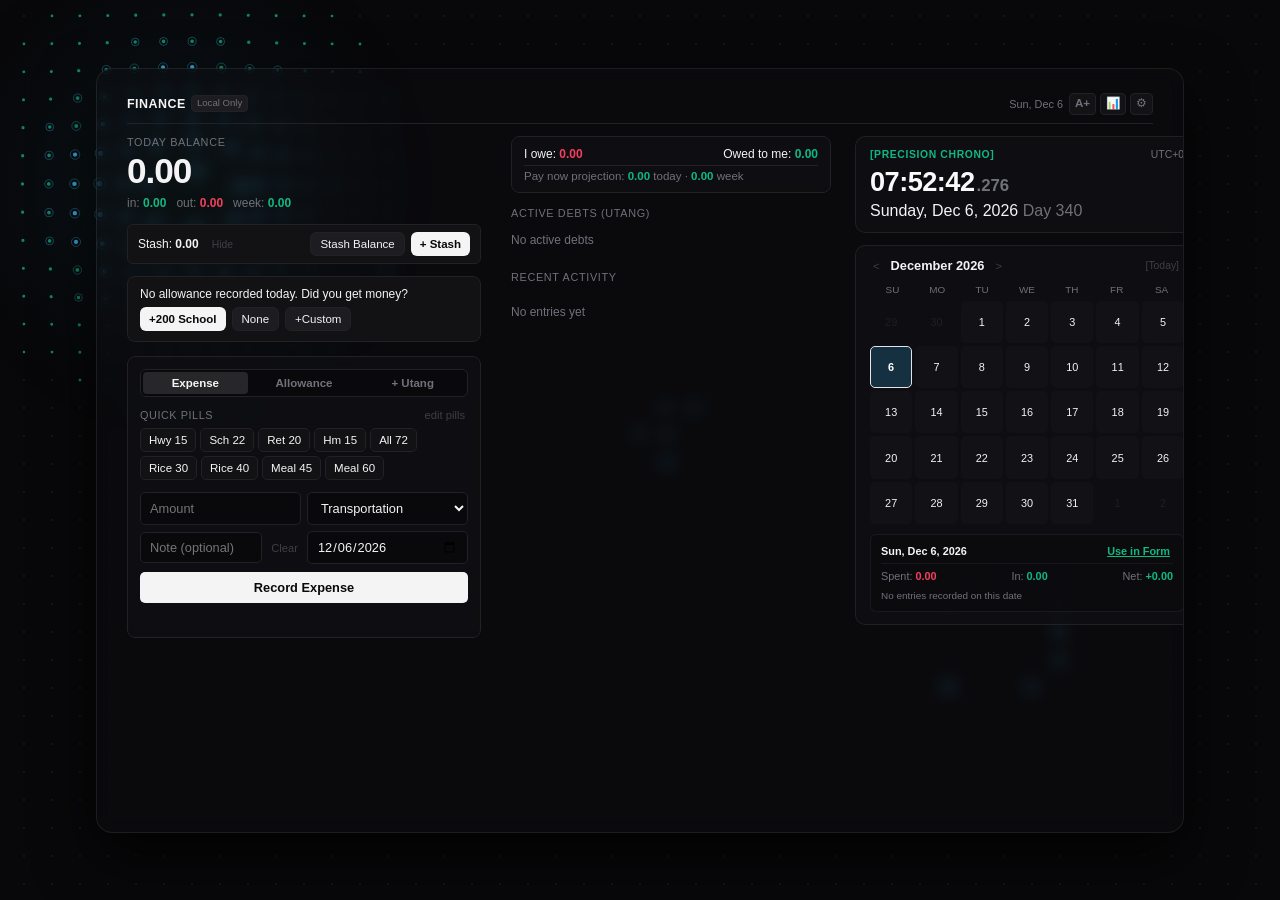
==== commit 0dce5e9e: "refactor: extract telemetry HUD and chart into canvas-telemetry.js Extract telemetry canvas setup, m" ====
--- a/docs/index.html
+++ b/docs/index.html
@@ -572,6 +572,7 @@
   <script src="client/status.js?v=0.9.1"></script>
   <script src="client/canvas-orbs.js?v=0.9.1"></script>
   <script src="client/canvas-gol.js?v=0.9.1"></script>
+  <script src="client/canvas-telemetry.js?v=0.9.1"></script>
   <script src="client/canvas-background.js?v=0.9.1"></script>
   <script src="client/analytics.js?v=0.9.1"></script>
   <script src="client/calendar.js?v=0.9.1"></script>
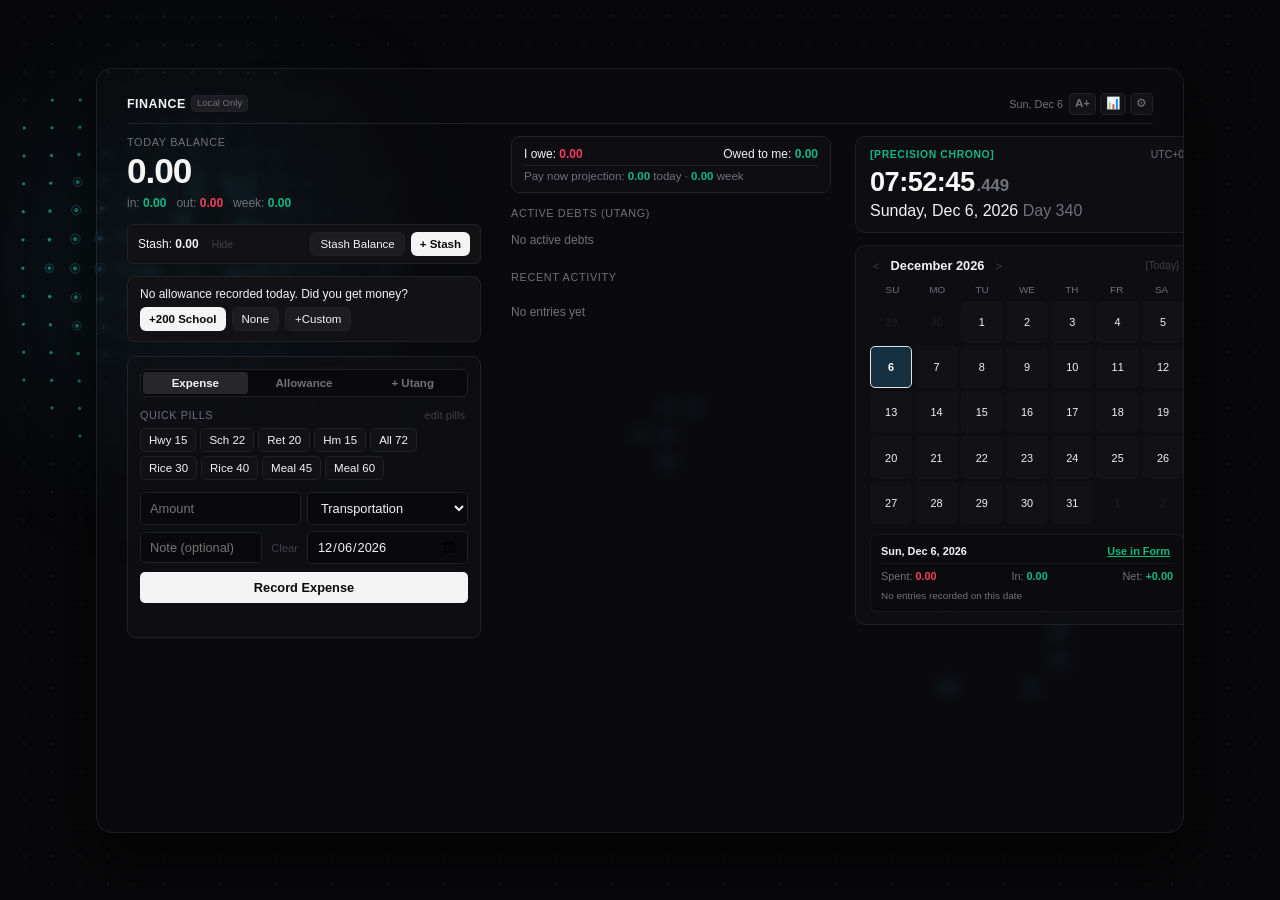
==== commit f1251e43: "fix: improve offline service worker caching and secure context registration - Enable ignoreSearch in" ====
--- a/docs/index.html
+++ b/docs/index.html
@@ -590,7 +590,7 @@
   <script src="client/bootstrap.js?v=0.9.1"></script>
   <script src="popup.js?v=0.9.1"></script>
   <script>
-    if ("serviceWorker" in navigator && (window.location.protocol === "https:" || window.location.hostname === "localhost")) {
+    if ("serviceWorker" in navigator && (window.isSecureContext || window.location.protocol === "https:" || window.location.hostname === "localhost" || window.location.hostname === "127.0.0.1")) {
       window.addEventListener("load", () => {
         navigator.serviceWorker.register("./sw.js").catch(err => console.warn("SW register notice:", err));
       });
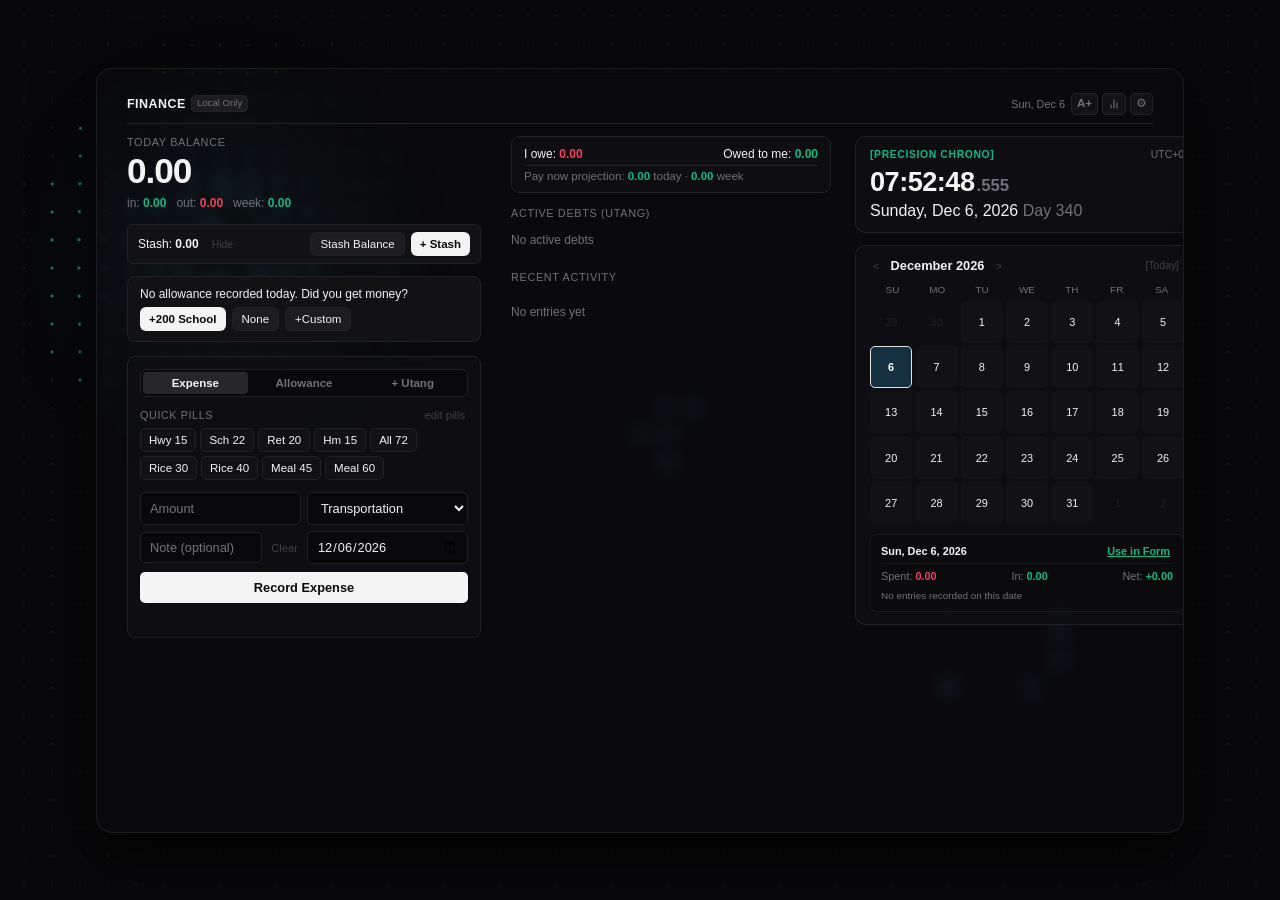
==== commit 436ab154: "feat(ui): replace metrics emoji with cyber vector icon and bump release to v1.0.0" ====
--- a/docs/index.html
+++ b/docs/index.html
@@ -15,7 +15,7 @@
       document.documentElement.classList.add("web-mode");
     }
   </script>
-  <link rel="stylesheet" href="styles/app.css?v=0.9.1">
+  <link rel="stylesheet" href="styles/app.css?v=1.0.0">
 </head>
 <body>
   <!-- Fullscreen Interactive Circle Matrix Canvas -->
@@ -30,7 +30,7 @@
       <div class="header-actions">
         <span id="dateLabel" class="mono">--</span>
         <button id="btnToggleFontSize" class="icon-btn" title="Toggle Larger Font Size" style="font-weight:600;">A+</button>
-        <button id="btnAnalytics" class="icon-btn" title="Metrics &amp; Missed Days">📊</button>
+        <button id="btnAnalytics" class="icon-btn" title="Metrics &amp; Missed Days" aria-label="Metrics &amp; Missed Days"><svg width="12" height="12" viewBox="0 0 24 24" fill="none" stroke="currentColor" stroke-width="2.2" stroke-linecap="round" stroke-linejoin="round"><line x1="18" y1="20" x2="18" y2="10"></line><line x1="12" y1="20" x2="12" y2="4"></line><line x1="6" y1="20" x2="6" y2="14"></line></svg></button>
         <button id="btnOpenTab" class="icon-btn" title="Open in Full Tab">↗</button>
         <button id="btnSettings" class="icon-btn" title="Settings &amp; Google Account">⚙</button>
       </div>
@@ -565,30 +565,30 @@
     </div>
   </div>
 
-  <script src="shared/domain.js?v=0.9.1"></script>
-  <script src="shared/application.js?v=0.9.1"></script>
-  <script src="client/helpers.js?v=0.9.1"></script>
-  <script src="client/state.js?v=0.9.1"></script>
-  <script src="client/status.js?v=0.9.1"></script>
-  <script src="client/canvas-orbs.js?v=0.9.1"></script>
-  <script src="client/canvas-gol.js?v=0.9.1"></script>
-  <script src="client/canvas-telemetry.js?v=0.9.1"></script>
-  <script src="client/canvas-background.js?v=0.9.1"></script>
-  <script src="client/analytics.js?v=0.9.1"></script>
-  <script src="client/calendar.js?v=0.9.1"></script>
-  <script src="client/transactions.js?v=0.9.1"></script>
-  <script src="client/debts.js?v=0.9.1"></script>
-  <script src="client/stashes.js?v=0.9.1"></script>
-  <script src="client/presets.js?v=0.9.1"></script>
-  <script src="client/sync.js?v=0.9.1"></script>
-  <script src="client/event-listeners.js?v=0.9.1"></script>
-  <script src="client/form-utang.js?v=0.9.1"></script>
-  <script src="client/ui-render.js?v=0.9.1"></script>
-  <script src="client/edit-modal.js?v=0.9.1"></script>
-  <script src="client/audit.js?v=0.9.1"></script>
-  <script src="google_sync.js?v=0.9.1"></script>
-  <script src="client/bootstrap.js?v=0.9.1"></script>
-  <script src="popup.js?v=0.9.1"></script>
+  <script src="shared/domain.js?v=1.0.0"></script>
+  <script src="shared/application.js?v=1.0.0"></script>
+  <script src="client/helpers.js?v=1.0.0"></script>
+  <script src="client/state.js?v=1.0.0"></script>
+  <script src="client/status.js?v=1.0.0"></script>
+  <script src="client/canvas-orbs.js?v=1.0.0"></script>
+  <script src="client/canvas-gol.js?v=1.0.0"></script>
+  <script src="client/canvas-telemetry.js?v=1.0.0"></script>
+  <script src="client/canvas-background.js?v=1.0.0"></script>
+  <script src="client/analytics.js?v=1.0.0"></script>
+  <script src="client/calendar.js?v=1.0.0"></script>
+  <script src="client/transactions.js?v=1.0.0"></script>
+  <script src="client/debts.js?v=1.0.0"></script>
+  <script src="client/stashes.js?v=1.0.0"></script>
+  <script src="client/presets.js?v=1.0.0"></script>
+  <script src="client/sync.js?v=1.0.0"></script>
+  <script src="client/event-listeners.js?v=1.0.0"></script>
+  <script src="client/form-utang.js?v=1.0.0"></script>
+  <script src="client/ui-render.js?v=1.0.0"></script>
+  <script src="client/edit-modal.js?v=1.0.0"></script>
+  <script src="client/audit.js?v=1.0.0"></script>
+  <script src="google_sync.js?v=1.0.0"></script>
+  <script src="client/bootstrap.js?v=1.0.0"></script>
+  <script src="popup.js?v=1.0.0"></script>
   <script>
     if ("serviceWorker" in navigator && (window.isSecureContext || window.location.protocol === "https:" || window.location.hostname === "localhost" || window.location.hostname === "127.0.0.1")) {
       window.addEventListener("load", () => {
--- a/docs/styles/app.css
+++ b/docs/styles/app.css
@@ -295,6 +295,7 @@
       user-select: none;
     }
     .icon-btn:hover { color: var(--text); border-color: #3f3f46; background: #27272a; }
+    .icon-btn svg { display: block; pointer-events: none; }
 
     @media (max-width: 480px) {
       header {
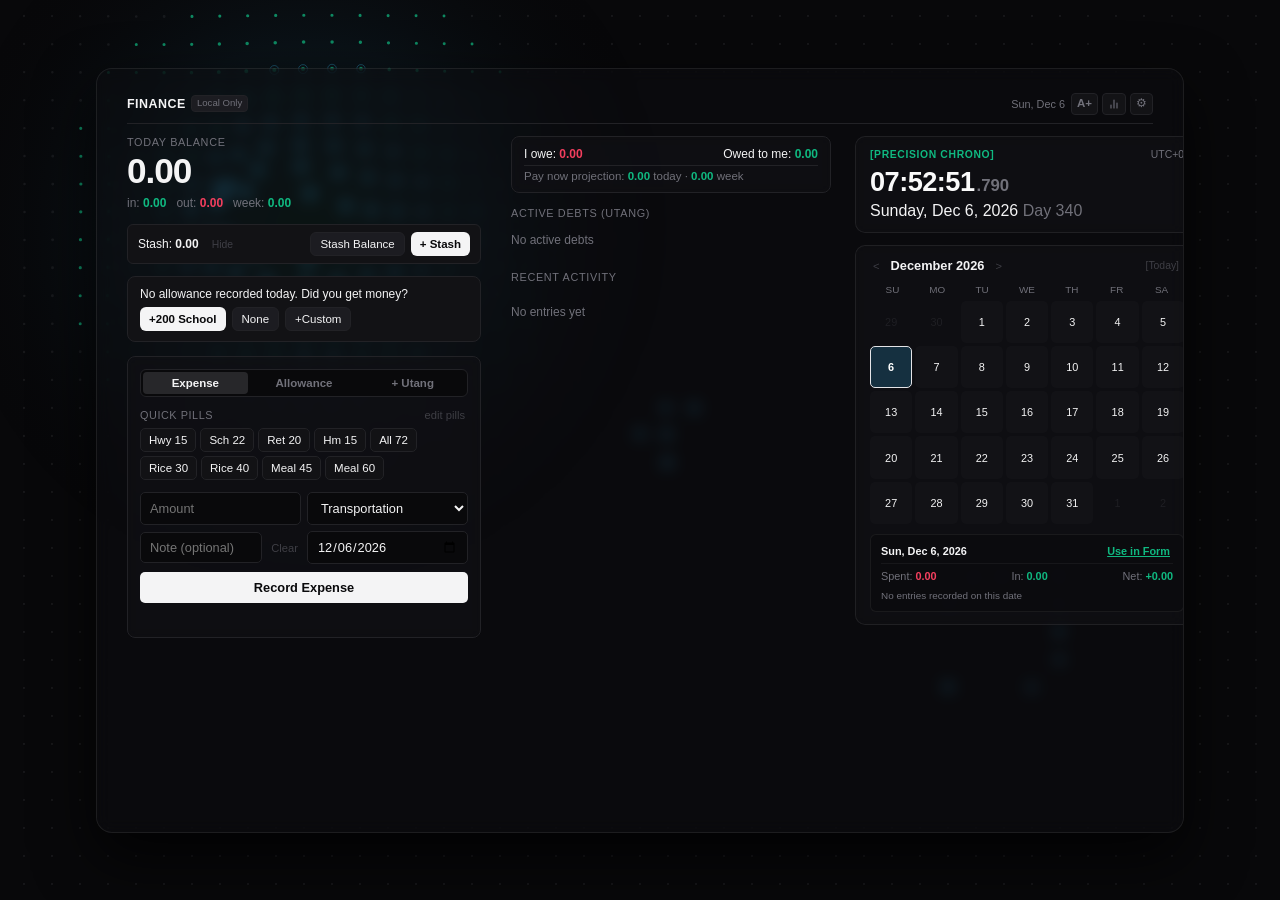
==== commit e2469d99: "fix(amo): eliminate CSP inline scripts and data collection manifest warnings" ====
--- a/docs/index.html
+++ b/docs/index.html
@@ -10,11 +10,6 @@
   <link rel="icon" type="image/png" sizes="16x16" href="icons/icon16.png">
   <link rel="apple-touch-icon" sizes="128x128" href="icons/icon128.png">
   <link rel="manifest" href="manifest.webmanifest">
-  <script>
-    if (typeof window !== "undefined" && window.location.protocol !== "chrome-extension:" && window.location.protocol !== "moz-extension:") {
-      document.documentElement.classList.add("web-mode");
-    }
-  </script>
   <link rel="stylesheet" href="styles/app.css?v=1.0.0">
 </head>
 <body>
@@ -589,12 +584,5 @@
   <script src="google_sync.js?v=1.0.0"></script>
   <script src="client/bootstrap.js?v=1.0.0"></script>
   <script src="popup.js?v=1.0.0"></script>
-  <script>
-    if ("serviceWorker" in navigator && (window.isSecureContext || window.location.protocol === "https:" || window.location.hostname === "localhost" || window.location.hostname === "127.0.0.1")) {
-      window.addEventListener("load", () => {
-        navigator.serviceWorker.register("./sw.js").catch(err => console.warn("SW register notice:", err));
-      });
-    }
-  </script>
 </body>
 </html>
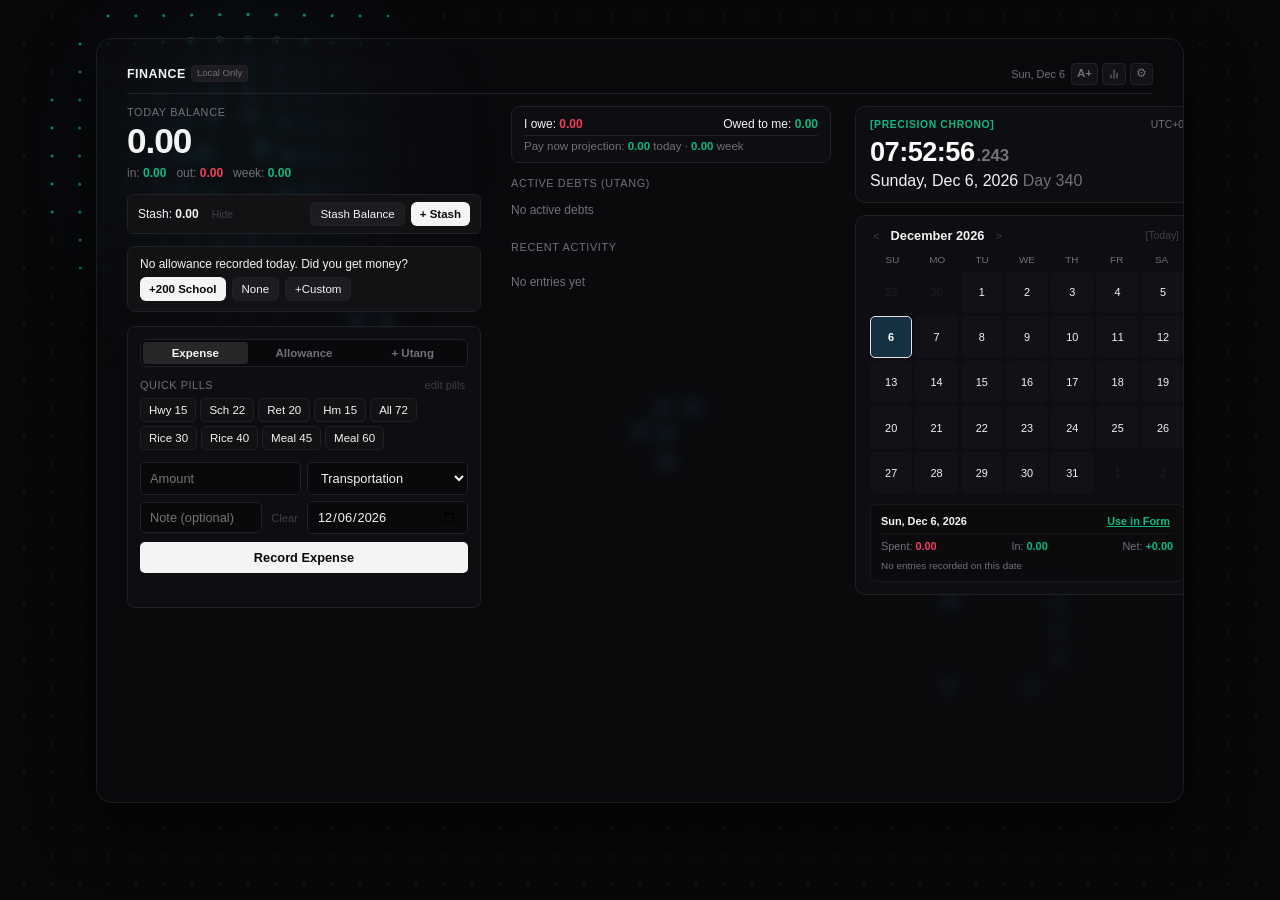
==== commit b0c69239: "feat(mobile): add app-style bottom navigation and responsive layout" ====
--- a/docs/index.html
+++ b/docs/index.html
@@ -136,27 +136,31 @@
     </div>
 
     <div class="dashboard-col col-right">
-      <!-- Utang Summary & Projection Hero -->
-      <div class="utang-hero">
-        <div class="utang-hero-row mono">
-          <span>I owe: <b id="uIOwe" style="color:var(--negative)">0.00</b></span>
-          <span>Owed to me: <b id="uOwedMe" style="color:var(--positive)">0.00</b></span>
-        </div>
-        <div class="utang-proj mono">
-          Pay now projection: <b id="projPayNow">0.00</b> today &middot; <b id="projWeekPay">0.00</b> week
-        </div>
-      </div>
-
-      <!-- Active Utang -->
-      <div class="section-title"><span>Active Debts (Utang)</span></div>
-      <div id="utangList" class="feed"><div style="font-size:0.75rem; color:var(--muted); padding:4px 0;">No active debts</div></div>
-
-      <!-- Activity Feed -->
-      <div class="section-title">
-        <span>Recent Activity</span>
-        <span id="activityCount" class="mono" style="font-size:0.68rem; color:var(--muted);"></span>
-      </div>
-      <div id="feedList" class="feed"><div style="font-size:0.75rem; color:var(--muted); padding:10px 0;">No entries yet</div></div>
+      <div id="sectionUtang" class="col-section">
+        <!-- Utang Summary & Projection Hero -->
+        <div class="utang-hero">
+          <div class="utang-hero-row mono">
+            <span>I owe: <b id="uIOwe" style="color:var(--negative)">0.00</b></span>
+            <span>Owed to me: <b id="uOwedMe" style="color:var(--positive)">0.00</b></span>
+          </div>
+          <div class="utang-proj mono">
+            Pay now projection: <b id="projPayNow">0.00</b> today &middot; <b id="projWeekPay">0.00</b> week
+          </div>
+        </div>
+
+        <!-- Active Utang -->
+        <div class="section-title"><span>Active Debts (Utang)</span></div>
+        <div id="utangList" class="feed"><div style="font-size:0.75rem; color:var(--muted); padding:4px 0;">No active debts</div></div>
+      </div>
+
+      <div id="sectionActivity" class="col-section">
+        <!-- Activity Feed -->
+        <div class="section-title">
+          <span>Recent Activity</span>
+          <span id="activityCount" class="mono" style="font-size:0.68rem; color:var(--muted);"></span>
+        </div>
+        <div id="feedList" class="feed"><div style="font-size:0.75rem; color:var(--muted); padding:10px 0;">No entries yet</div></div>
+      </div>
     </div>
 
     <!-- Calendar & Millisecond Clock Column -->
@@ -211,6 +215,26 @@
     </div>
   </div>
   </div> <!-- /.app-container -->
+
+  <!-- Mobile Bottom Navigation Bar -->
+  <nav id="mobileNav" class="mobile-nav" aria-label="Mobile Navigation">
+    <button type="button" class="mobile-nav-btn active" data-tab="tracker" aria-label="Tracker Tab">
+      <svg width="19" height="19" viewBox="0 0 24 24" fill="none" stroke="currentColor" stroke-width="2" stroke-linecap="round" stroke-linejoin="round"><rect x="2" y="4" width="20" height="16" rx="2"/><line x1="6" y1="8" x2="6.01" y2="8"/><line x1="10" y1="8" x2="18" y2="8"/><line x1="6" y1="12" x2="6.01" y2="12"/><line x1="10" y1="12" x2="18" y2="12"/><line x1="6" y1="16" x2="18" y2="16"/></svg>
+      <span>Tracker</span>
+    </button>
+    <button type="button" class="mobile-nav-btn" data-tab="utang" aria-label="Utang Debts Tab">
+      <svg width="19" height="19" viewBox="0 0 24 24" fill="none" stroke="currentColor" stroke-width="2" stroke-linecap="round" stroke-linejoin="round"><path d="M17 21v-2a4 4 0 0 0-4-4H5a4 4 0 0 0-4 4v2"/><circle cx="9" cy="7" r="4"/><path d="M23 21v-2a4 4 0 0 0-3-3.87"/><path d="M16 3.13a4 4 0 0 1 0 7.75"/></svg>
+      <span>Utang</span>
+    </button>
+    <button type="button" class="mobile-nav-btn" data-tab="activity" aria-label="Recent Activity Tab">
+      <svg width="19" height="19" viewBox="0 0 24 24" fill="none" stroke="currentColor" stroke-width="2" stroke-linecap="round" stroke-linejoin="round"><circle cx="12" cy="12" r="10"/><polyline points="12 6 12 12 16 14"/></svg>
+      <span>Activity</span>
+    </button>
+    <button type="button" class="mobile-nav-btn" data-tab="calendar" aria-label="Calendar and Chronometer Tab">
+      <svg width="19" height="19" viewBox="0 0 24 24" fill="none" stroke="currentColor" stroke-width="2" stroke-linecap="round" stroke-linejoin="round"><rect x="3" y="4" width="18" height="18" rx="2" ry="2"/><line x1="16" y1="2" x2="16" y2="6"/><line x1="8" y1="2" x2="8" y2="6"/><line x1="3" y1="10" x2="21" y2="10"/></svg>
+      <span>Calendar</span>
+    </button>
+  </nav>
 
   <!-- Edit Transaction Modal -->
   <div id="editModal" class="modal">
--- a/docs/styles/app.css
+++ b/docs/styles/app.css
@@ -21,29 +21,44 @@
     body { background: transparent; color: var(--text); padding: 14px; width: 380px; min-width: 380px; max-width: 380px; box-sizing: border-box; max-height: 590px; overflow-x: hidden; overflow-y: auto; margin: 0; position: relative; }
 
     /* Web & Mobile Standalone Mode (GitHub Pages, Phone, Browser Tab) */
-    html.web-mode, body.web-mode {
+    html.web-mode {
+      width: 100% !important;
+      min-width: 0 !important;
+      max-width: 100% !important;
+      height: 100% !important;
+      min-height: 100vh !important;
+      min-height: 100dvh !important;
+      background: #08080a !important;
+    }
+    html.web-mode body,
+    body.web-mode {
       width: 100% !important;
       min-width: 0 !important;
       max-width: 100% !important;
       height: auto !important;
       min-height: 100vh !important;
+      min-height: 100dvh !important;
       max-height: none !important;
       overflow-x: hidden !important;
       overflow-y: auto !important;
-    }
-    body.web-mode {
       display: flex !important;
       flex-direction: column !important;
       align-items: center !important;
-      padding: 14px 12px 36px 12px !important;
+      padding: 12px 14px calc(72px + env(safe-area-inset-bottom, 0px)) 14px !important;
       background: #08080a !important;
-    }
+      box-sizing: border-box !important;
+    }
+    html.web-mode .app-container,
     body.web-mode .app-container {
       width: 100% !important;
-      max-width: 440px !important;
+      max-width: 480px !important;
       margin: 0 auto !important;
-      flex: 1 !important;
-    }
+      flex: 1 0 auto !important;
+      display: flex !important;
+      flex-direction: column !important;
+      box-sizing: border-box !important;
+    }
+    html.web-mode #btnOpenTab,
     body.web-mode #btnOpenTab {
       display: none !important;
     }
@@ -106,12 +121,140 @@
     /* Dashboard Layout Containers */
     .dashboard-layout { display: flex; flex-direction: column; width: 100%; }
     .dashboard-col { display: flex; flex-direction: column; width: 100%; }
-
-    /* Centered View for intermediate sizes (500px - 839px) */
+    .col-section { display: flex; flex-direction: column; width: 100%; }
+    .mobile-nav { display: none !important; }
+
+    /* Mobile Web App Layout (< 840px) */
+    @media (max-width: 839px) {
+      html.web-mode .mobile-nav {
+        display: flex !important;
+        position: fixed;
+        bottom: 0;
+        left: 0;
+        right: 0;
+        width: 100%;
+        height: 54px;
+        padding-bottom: max(6px, env(safe-area-inset-bottom, 0px));
+        background: rgba(12, 12, 16, 0.94);
+        backdrop-filter: blur(16px);
+        -webkit-backdrop-filter: blur(16px);
+        border-top: 1px solid var(--border);
+        z-index: 100;
+        justify-content: space-around;
+        align-items: center;
+        box-sizing: content-box;
+      }
+
+      html.web-mode .mobile-nav-btn {
+        display: flex;
+        flex-direction: column;
+        align-items: center;
+        justify-content: center;
+        gap: 3px;
+        flex: 1;
+        height: 100%;
+        background: none;
+        border: none;
+        color: var(--muted);
+        cursor: pointer;
+        padding: 6px 0;
+        transition: color 0.15s ease, transform 0.15s ease;
+        -webkit-tap-highlight-color: transparent;
+      }
+
+      html.web-mode .mobile-nav-btn span {
+        font-family: ui-monospace, SFMono-Regular, "SF Mono", Menlo, Consolas, monospace;
+        font-size: 0.65rem;
+        font-weight: 500;
+        letter-spacing: 0.03em;
+        text-transform: uppercase;
+      }
+
+      html.web-mode .mobile-nav-btn svg {
+        stroke: var(--muted);
+        stroke-width: 2;
+        transition: stroke 0.15s ease, transform 0.15s ease;
+      }
+
+      html.web-mode .mobile-nav-btn:active {
+        transform: scale(0.94);
+      }
+
+      html.web-mode .mobile-nav-btn.active {
+        color: var(--text);
+      }
+
+      html.web-mode .mobile-nav-btn.active svg {
+        stroke: var(--text);
+      }
+
+      html.web-mode .mobile-nav-btn.active span {
+        color: var(--text);
+        font-weight: 700;
+      }
+
+      /* Mobile Column Visibility Controlled by data-active-tab on .dashboard-layout */
+      html.web-mode .dashboard-layout {
+        display: flex !important;
+        flex-direction: column !important;
+        width: 100% !important;
+        flex: 1 !important;
+      }
+
+      html.web-mode .dashboard-layout:not([data-active-tab]) .col-left,
+      html.web-mode .dashboard-layout[data-active-tab="tracker"] .col-left {
+        display: flex !important;
+      }
+      html.web-mode .dashboard-layout:not([data-active-tab]) .col-right,
+      html.web-mode .dashboard-layout:not([data-active-tab]) .col-calendar,
+      html.web-mode .dashboard-layout[data-active-tab="tracker"] .col-right,
+      html.web-mode .dashboard-layout[data-active-tab="tracker"] .col-calendar {
+        display: none !important;
+      }
+
+      html.web-mode .dashboard-layout[data-active-tab="utang"] .col-left,
+      html.web-mode .dashboard-layout[data-active-tab="utang"] .col-calendar,
+      html.web-mode .dashboard-layout[data-active-tab="utang"] #sectionActivity {
+        display: none !important;
+      }
+      html.web-mode .dashboard-layout[data-active-tab="utang"] .col-right,
+      html.web-mode .dashboard-layout[data-active-tab="utang"] #sectionUtang {
+        display: flex !important;
+      }
+
+      html.web-mode .dashboard-layout[data-active-tab="activity"] .col-left,
+      html.web-mode .dashboard-layout[data-active-tab="activity"] .col-calendar,
+      html.web-mode .dashboard-layout[data-active-tab="activity"] #sectionUtang {
+        display: none !important;
+      }
+      html.web-mode .dashboard-layout[data-active-tab="activity"] .col-right,
+      html.web-mode .dashboard-layout[data-active-tab="activity"] #sectionActivity {
+        display: flex !important;
+      }
+
+      html.web-mode .dashboard-layout[data-active-tab="calendar"] .col-left,
+      html.web-mode .dashboard-layout[data-active-tab="calendar"] .col-right {
+        display: none !important;
+      }
+      html.web-mode .dashboard-layout[data-active-tab="calendar"] .col-calendar {
+        display: flex !important;
+      }
+
+      /* In mobile views, allow full natural height so lists don't feel cramped */
+      html.web-mode #feedList {
+        max-height: none !important;
+        min-height: 200px;
+      }
+      html.web-mode #utangList {
+        max-height: none !important;
+        min-height: 120px;
+      }
+    }
+
+    /* Centered View for intermediate sizes (500px - 839px) in non-web mode */
     @media (min-width: 500px) and (max-width: 839px) {
-      html { width: 100% !important; min-width: 100% !important; max-width: none !important; height: 100%; min-height: 100%; background: #08080a; }
-      body { width: 100% !important; min-width: 0 !important; max-width: none !important; min-height: 100vh; margin: 0 !important; padding: 0 !important; background: transparent; border: none; box-shadow: none; max-height: none; overflow-x: hidden; overflow-y: auto; }
-      .app-container {
+      body:not(.web-mode) { width: 100% !important; min-width: 0 !important; max-width: none !important; min-height: 100vh; margin: 0 !important; padding: 0 !important; background: transparent; border: none; box-shadow: none; max-height: none; overflow-x: hidden; overflow-y: auto; }
+      body:not(.web-mode) .app-container {
         width: calc(100% - 32px);
         min-width: 360px;
         max-width: 520px;
@@ -180,11 +323,19 @@
         flex: 1;
         min-height: 0;
       }
+      .mobile-nav {
+        display: none !important;
+      }
+      #sectionUtang, #sectionActivity {
+        display: flex !important;
+        flex-direction: column;
+        width: 100%;
+      }
       .col-left {
         min-width: 0;
         overflow-y: auto;
         padding-right: 6px;
-        display: flex;
+        display: flex !important;
         flex-direction: column;
       }
       .col-right {
